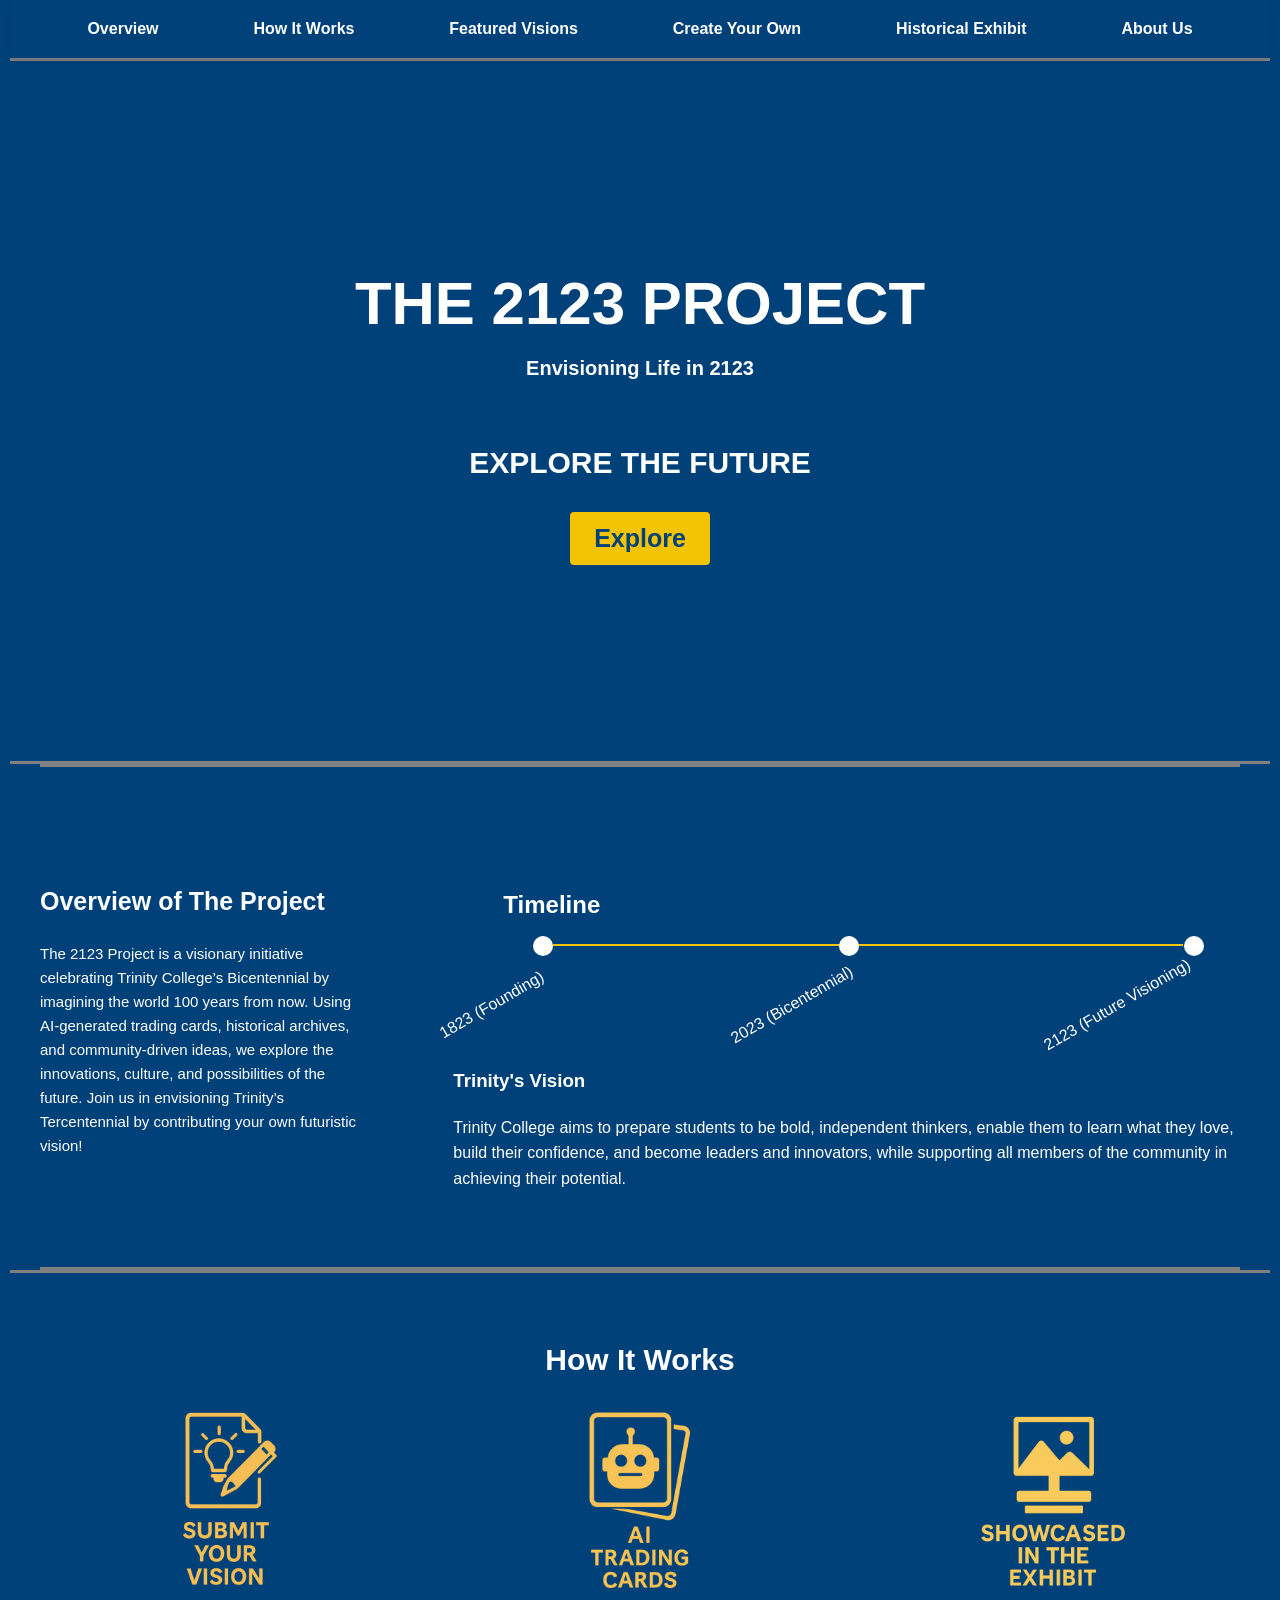
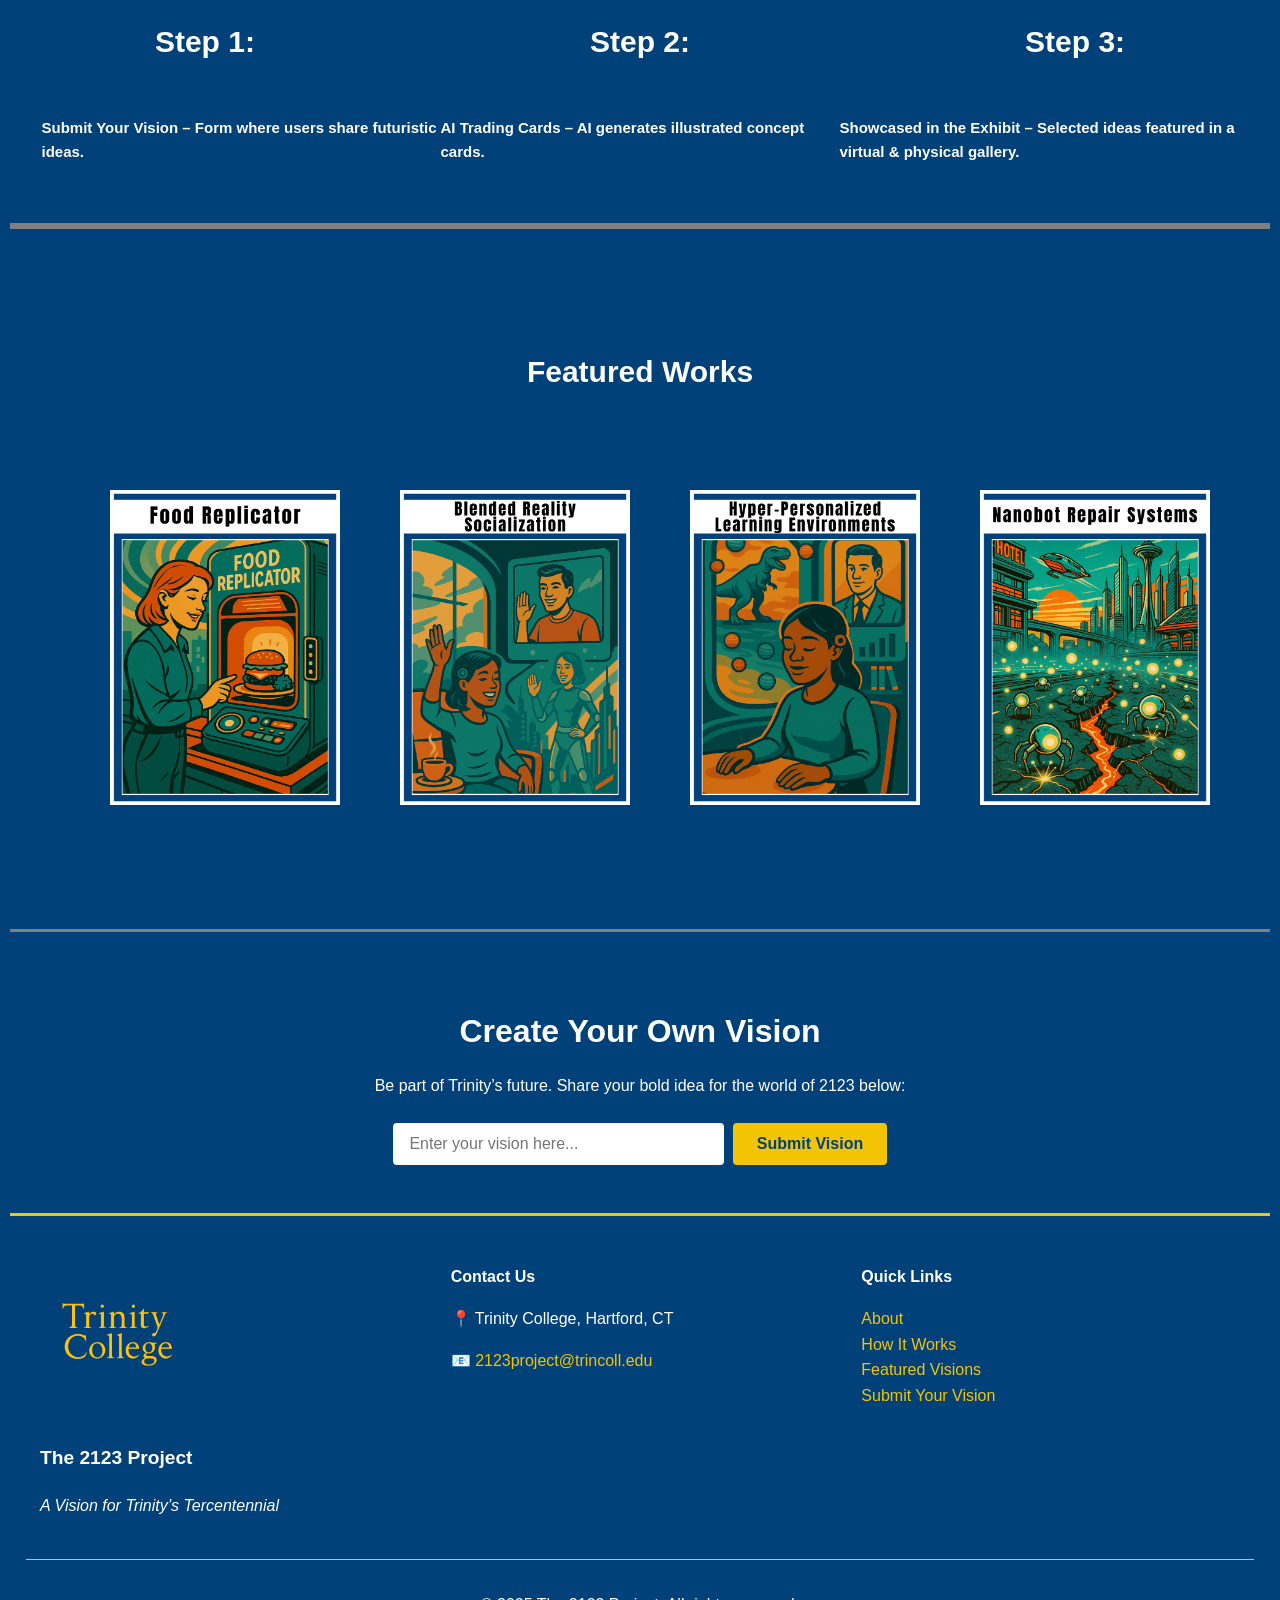
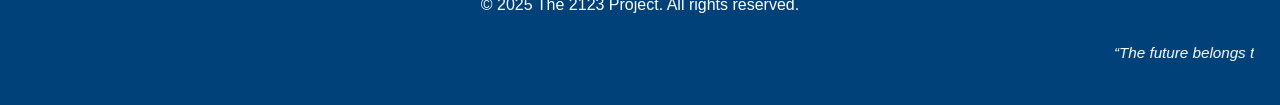
==== index.html @ c7b22873 "Finished Styling for all sections (nav bar, hero, head, overview, timeline, how it works, featured, " ====
<!DOCTYPE html>
<html lang="en">
  <head>
    <meta charset="utf-8" />
    <meta name="description" content="Your description goes here" />
    <meta name="keywords" content="one, two, three" />

    <title>2123 Project</title>

    <!-- external CSS link -->
    <link rel="stylesheet" href="css/normalize.css" />
    <link rel="stylesheet" href="css/style.css" />
  </head>

  <body>
  <header id="HeadSec">
    <nav class="navbar">
      <ul id="navBar">
        <li><a href="#About">Overview</a></li>
        <li><a href="#How">How It Works</a></li>
        <li><a href="#Featured">Featured Visions</a></li>
        <li><a href="#Create">Create Your Own</a></li>
        <li><a href="#Historical">Historical Exhibit</a></li>
        <li><a href="#AboutUs">About Us</a></li>
      </ul>
    </nav>
  </header>


  <div id="HeroSec">
      <h1>THE 2123 PROJECT</h1>
      <h3>Envisioning Life in 2123</h3>
      <h2>EXPLORE THE FUTURE</h2>
      <button id="ctaBtn">Explore</button>
    </div>

    <div id="AboutSec">
      <div id="OverviewSec">
        <h2>Overview of The Project</h2>
        <p>
          The 2123 Project is a visionary initiative celebrating Trinity
          College’s Bicentennial by imagining the world 100 years from now.
          Using AI-generated trading cards, historical archives, and
          community-driven ideas, we explore the innovations, culture, and
          possibilities of the future. Join us in envisioning Trinity’s
          Tercentennial by contributing your own futuristic vision!
        </p>
      </div>

        <section id="timelineSection">
          <h2>Timeline</h2>
          <div id="line"></div>
          <div class="dot-container">
            <span class="dot" id="dot1"></span>
            <span class="dot" id="dot2" ></span>
            <span class="dot" id="dot3"></span>
          </div>

          <ul id="timeline">
            <!-- Timeline points -->
              <li class="label">1823 (Founding)</li>
              <li class="label">2023 (Bicentennial)</li>
              <li class="label">2123 (Future Visioning)</li>
          </ul>

          <h3>Trinity's Vision</h3>
        <p>
          Trinity College aims to prepare students to be bold, independent
          thinkers, enable them to learn what they love, build their confidence,
          and become leaders and innovators, while supporting all members of the
          community in achieving their potential.
        </p>
        </section>
      </div>


      

    <div id="HowSec">
      <h2>How It Works</h2>
      <div id="imgContainer">
        <img  id= "SubmitPNG" src="assets/Submit.png" alt="Submit.pn">
        <img id= "TradingCardPNG" src="assets/TradingCard.png" alt="TradingCard.png">
        <img id= "ExhibitPNG" src="assets/Exhibit.png" alt="Exhibit.png">

      </div>
      <div id="stepContainer">
        <p>Step 1:</p>
        <p>Step 2:</p>
        <p>Step 3:</p>
      </div>

      <ul>
        <li>
          Submit Your Vision – Form where users share futuristic
          ideas.
        </li>
        <li>
          AI Trading Cards – AI generates illustrated concept cards.
        </li>
        <li>
          Showcased in the Exhibit – Selected ideas featured in a
          virtual & physical gallery.
        </li>
      </ul>
    </div>

    <div id="FeaturedSec">
      <h2>Featured Works</h2>

      <div class="carousel">

        <ul class="slides">
          <li class="slide" id="s1">
            <img src="assets/33.png" alt="Slide 1">
          </li>
          <li class="slide" id="s2">
            <img src="assets/77.png" alt="Slide 2">
          </li>
          <li class="slide" id="s3">
            <img src="assets/96.png" alt="Slide 3">
          </li>
          <li class="slide" id="s4">
            <img src="assets/12.png" alt="Slide 4">
          </li>
        </ul>

      </div>
    </div>



<!--    <div id="HistoricalSec">-->
<!--      <h2>Historical Exhibit</h2>-->
<!--      <div>*Card Examples*</div>-->
<!--    </div>-->

    <div id="CreateSec" class="create-section">
      <h2>Create Your Own Vision</h2>
      <p>Be part of Trinity’s future. Share your bold idea for the world of 2123 below:</p>

      <form class="create-form">
        <label>
          <input type="text" placeholder="Enter your vision here..." required>
        </label>
        <button type="submit">Submit Vision</button>
      </form>
    </div>


    <footer class="footer">
      <div class="footer-content">
        <div class="footer-left">
          <img src="assets/trinity-logo.png" alt="Trinity College Logo" class="logo">
          <p class="project-name">The 2123 Project</p>
          <p class="tagline">A Vision for Trinity’s Tercentennial</p>
        </div>

        <div class="footer-center">
          <p><strong>Contact Us</strong></p>
          <p>📍 Trinity College, Hartford, CT</p>
          <p>📧 <a href="mailto:2123project@trincoll.edu">2123project@trincoll.edu</a></p>
        </div>

        <div class="footer-right">
          <p><strong>Quick Links</strong></p>
          <a href="#about">About</a><br>
          <a href="#how-it-works">How It Works</a><br>
          <a href="#featured">Featured Visions</a><br>
          <a href="#submit">Submit Your Vision</a>
        </div>
      </div>

      <div class="footer-bottom">
        <p>© 2025 The 2123 Project. All rights reserved.</p>
        <marquee behavior="scroll" direction="left" class="quote">
          “The future belongs to those who imagine it.”
        </marquee>
      </div>
    </footer>

    <script type="text/javascript" src="js/main.js"></script>
  </body>
</html>
---- css/style.css ----
/* Global Styles */
body {
     font-family: 'Georgia', Arial, sans-serif;
     margin: 0;
     padding-left: 10px;
     padding-right: 10px;
     background: rgb(0, 65, 121);
     color: #ffffff;
     line-height: 1.6;
   }

   
  /* HEAD SECTION STYLES */

  #HeadSec ul {
    display: flex;
    justify-content:space-around;
    list-style-type: none; 
    width: auto;
    padding-left: 0;
  }
/* Sticky header styles */
#HeadSec {
  position: sticky;
  top: 0;
  z-index: 1000;
  background-color: #004179; /* Trinity Blue */
  box-shadow: 0 2px 8px rgba(0, 0, 0, 0.1);
}

/* Navbar layout */
.navbar {
  max-width: 1200px;
  margin: 0 auto;
  padding: 1rem 1.5rem;
}

/* Navbar list styles */
#navBar {
  list-style: none;
  display: flex;
  justify-content: space-around;
  align-items: center;
  padding: 0;
  margin: 0;
}

/* Navbar link styles */
#navBar li a {
  text-decoration: none;
  color: white;
  font-weight: bold;
  font-size: 1rem;
  transition: color 0.3s;
}

#navBar li a:hover {
  color: #F3C404; /* Trinity Gold */
}

/* HERO SECTION STYLES */
#HeroSec  {
  font-weight: bold;
  font-size: 25px;
  display: flex;
  flex-direction: column;
  align-items: center;
  justify-content: center;
  height: 700px;
  width:auto;
  border-top: solid grey;
  border-bottom: solid grey;
  padding: 0;
}
#HeroSec h1{
  display: flex;
  flex-direction: row;
  font-weight: bold;
  font-size: 60px;
  padding: 0;
  margin: 0;
}
#HeroSec h2{
  display: flex;
  flex-direction: row;
  font-weight: bold;
  font-size: 30px;
  padding-top: 30px;
}

#HeroSec h3 {
  font-family: 'Arial', serif;
  display: flex;
  flex-direction: row;
  font-size: 20px;
  padding: 0;
  margin: 0;
}

#HeroSec button{
  padding: 0.75rem 1.5rem;
  background-color: #F3C404;
  color: #004179;
  border: none;
  border-radius: 4px;
  font-weight: bold;
  cursor: pointer;
  transition: background-color 0.3s;
}
#HeroSec button:hover{
  background-color: rgb(204, 169, 2);
}

  /* ABOUT SECTION STYLES */

  #AboutSec {
    display: flex;
    height: 500px;
    align-items: center;
    gap: 20px;
    max-width: 1200px;
    margin: 0 auto;
    padding: 0;
    border-top: solid grey;
    border-bottom: solid grey;
  }

  #OverviewSec {
    width: auto;
    flex: 0.5;
    min-width: 280px;
    font-size: 1.1rem;
    padding: 0;
    /*transform: translateY(5px);*/
  }

  #OverviewSec h2{
    font-size: 25px;
    display: flex;
    align-items: flex-start;
  }

  #OverviewSec p {
    display: flex;
    flex-direction: column;
    font-size: 15px;
    padding-right: 70px;
  }

  /* TIME LINE STYLES */
  #timelineSection{
    flex: 1;
    min-width: 280px;
    transform: translateY(20px);
  }
#timelineSection h2{
  transform: translateX(50px);
}

#timelineSection h3{
  padding-top: 20px;
}

#line {
  border-bottom: solid rgb(243, 196, 4) 2px;
  width: 80%;
  transform: translateX(100px);
  }

.dot {
  height: 20px;
  width: 20px;
  background-color: white;
  border-radius: 50%;
  transform: translateX(80px)
}
#dot2{
  transform: translateX(120px)
}
#dot3{
  transform: translateX(200px)
}

.dot-container {
  display: flex;
  width: 70%;
  justify-content: space-between; /* Even horizontal spacing */
  align-items: flex-start; /* Aligns items to the top of the container */
  transform: translateY(-10px);
}

#timelineSection ul {
  display: flex;
  flex-direction: row;
  justify-content: space-between;
  list-style-type: none;
  padding: 0;
  transform: translateX(-30px);
}
#timelineSection ul li {
  transform: rotate(-30deg);
  padding: 10px;
}


/*HOW IT WORKS SECTION STYLES*/

#HowSec{
  font-weight: bold;
  font-size: 20px;
  display: flex;
  flex-direction: column;
  align-items: center;
  justify-content: center;
  height: 550px;
  width: auto;
  border-top: solid grey;
  border-bottom: solid grey;
  padding: 0;
}
#HowSec h2{
  display: flex;
  flex-direction: row;
  font-weight: bold;
  font-size: 30px;
  padding: 0;
}

#HowSec ul{
  display: flex;
  list-style-type: none;
  justify-content: space-between;
  width: 95%;
  padding-left: 0;
}

#imgContainer {
  display: flex;
  flex-direction: row;
  justify-content: space-between;
  width: 80%;
  padding: 0;
}

#HowSec img{
  height: 180px;
  width: 180px;
}

#stepContainer{
  display: flex;
  flex-direction: row;
  justify-content: space-between;
  font-size: 30px;
  width: 77%;
  padding: 0 ;
}

#HowSec li{
  display: flex;
  font-size: 15px;
  justify-content: space-between;
  width: 70%;
}


/*FEATURED SECTION STYLES*/

#FeaturedSec{
  font-weight: bold;
  font-size: 20px;
  display: flex;
  flex-direction: column;
  align-items: center;
  justify-content: center;
  height: 700px;
  width: auto;
  border-top: solid grey;
  border-bottom: solid grey;
  padding: 0;
}

#FeaturedSec h2{
  display: flex;
  flex-direction: row;
  font-weight: bold;
  font-size: 30px;
  padding-bottom: 50px;
}

.carousel{
  width : 100%;
  display: flex;
  justify-content: center;
  align-items: center;
}
#FeaturedSec ul{
  width: 100%;
  display: flex;
  flex-direction: row;
  justify-content: space-evenly;
  align-content: center;
  list-style-type: none;
}
#FeaturedSec img {
  height: 315px;
  width: 230px;
  transition: transform 0.5s cubic-bezier(0.4, 0, 0.2, 1);
}

#FeaturedSec img:hover {
  transform: scale(1.05);
  filter: brightness(1.1);
  box-shadow: 0 10px 20px rgba(0, 0, 0, 0.2);
}


/*CREATE YOUR OWN SECTION STYLES */
.create-section {
  background-color: #004179; /* Trinity Blue */
  color: white;
  padding: 3rem 1rem;
  text-align: center;
}

.create-section h2 {
  font-size: 2rem;
  margin-bottom: 0.5rem;
}

.create-section p {
  font-size: 1rem;
  margin-bottom: 1.5rem;
}

.create-form {
  display: flex;
  justify-content: center;
  flex-wrap: wrap;
  gap: 0.5rem;
}

.create-form input[type="text"] {
  padding: 0.75rem 1rem;
  width: 300px;
  max-width: 90%;
  border: none;
  border-radius: 4px;
  font-size: 1rem;
}

.create-form button {
  padding: 0.75rem 1.5rem;
  background-color: #F3C404;
  color: #004179;
  border: none;
  border-radius: 4px;
  font-weight: bold;
  cursor: pointer;
  transition: background-color 0.3s;
}

.create-form button:hover {
  background-color: #d5ae00;
}



/* FOOTER STYLES SECTION */

.footer {
  border-top: solid #F3C404;;
  background-color: #004179;
  color: white;
  padding: 2rem 1rem;
  font-family: 'Arial', sans-serif;
}

.footer-content {
  display: flex;
  flex-wrap: wrap;
  justify-content: space-between;
  gap: 2rem;
  max-width: 1200px;
  margin: 0 auto;
}

.footer-left,
.footer-center,
.footer-right {
  flex: 1 1 250px;
}

.footer-left .logo {
  width: 160px;
  margin-bottom: 0.5rem;
}

.project-name {
  font-size: 1.2rem;
  font-weight: bold;

}

.tagline {
  font-style: italic;
}

.footer-center a,
.footer-right a {
  color: #F3C404;
  text-decoration: none;
}

.footer-center a:hover,
.footer-right a:hover {
  text-decoration: underline;
}

.footer-bottom {
  border-top: 1px solid #F3C404;
  margin-top: 1.5rem;
  padding-top: 1rem;
  text-align: center;
}

.quote {
  font-style: italic;
  font-size: 0.95rem;
  margin-top: 0.5rem;
}
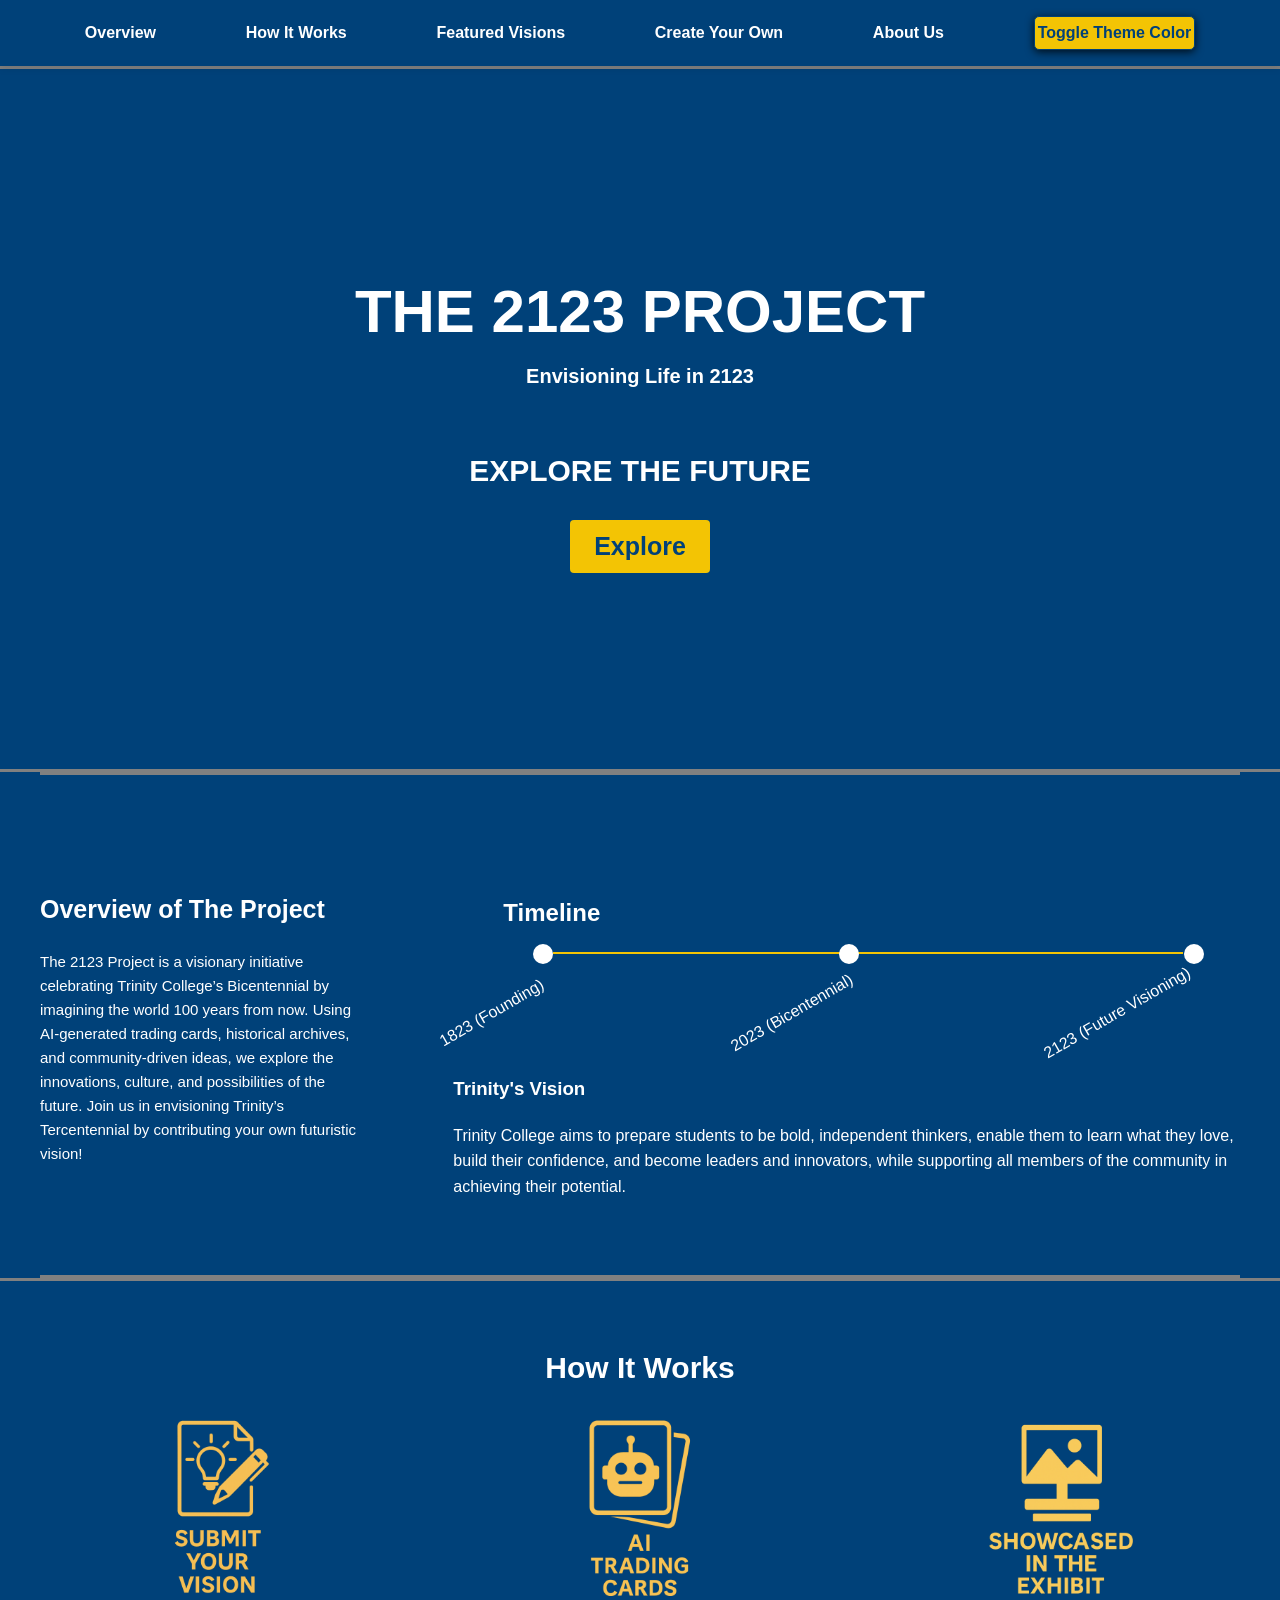
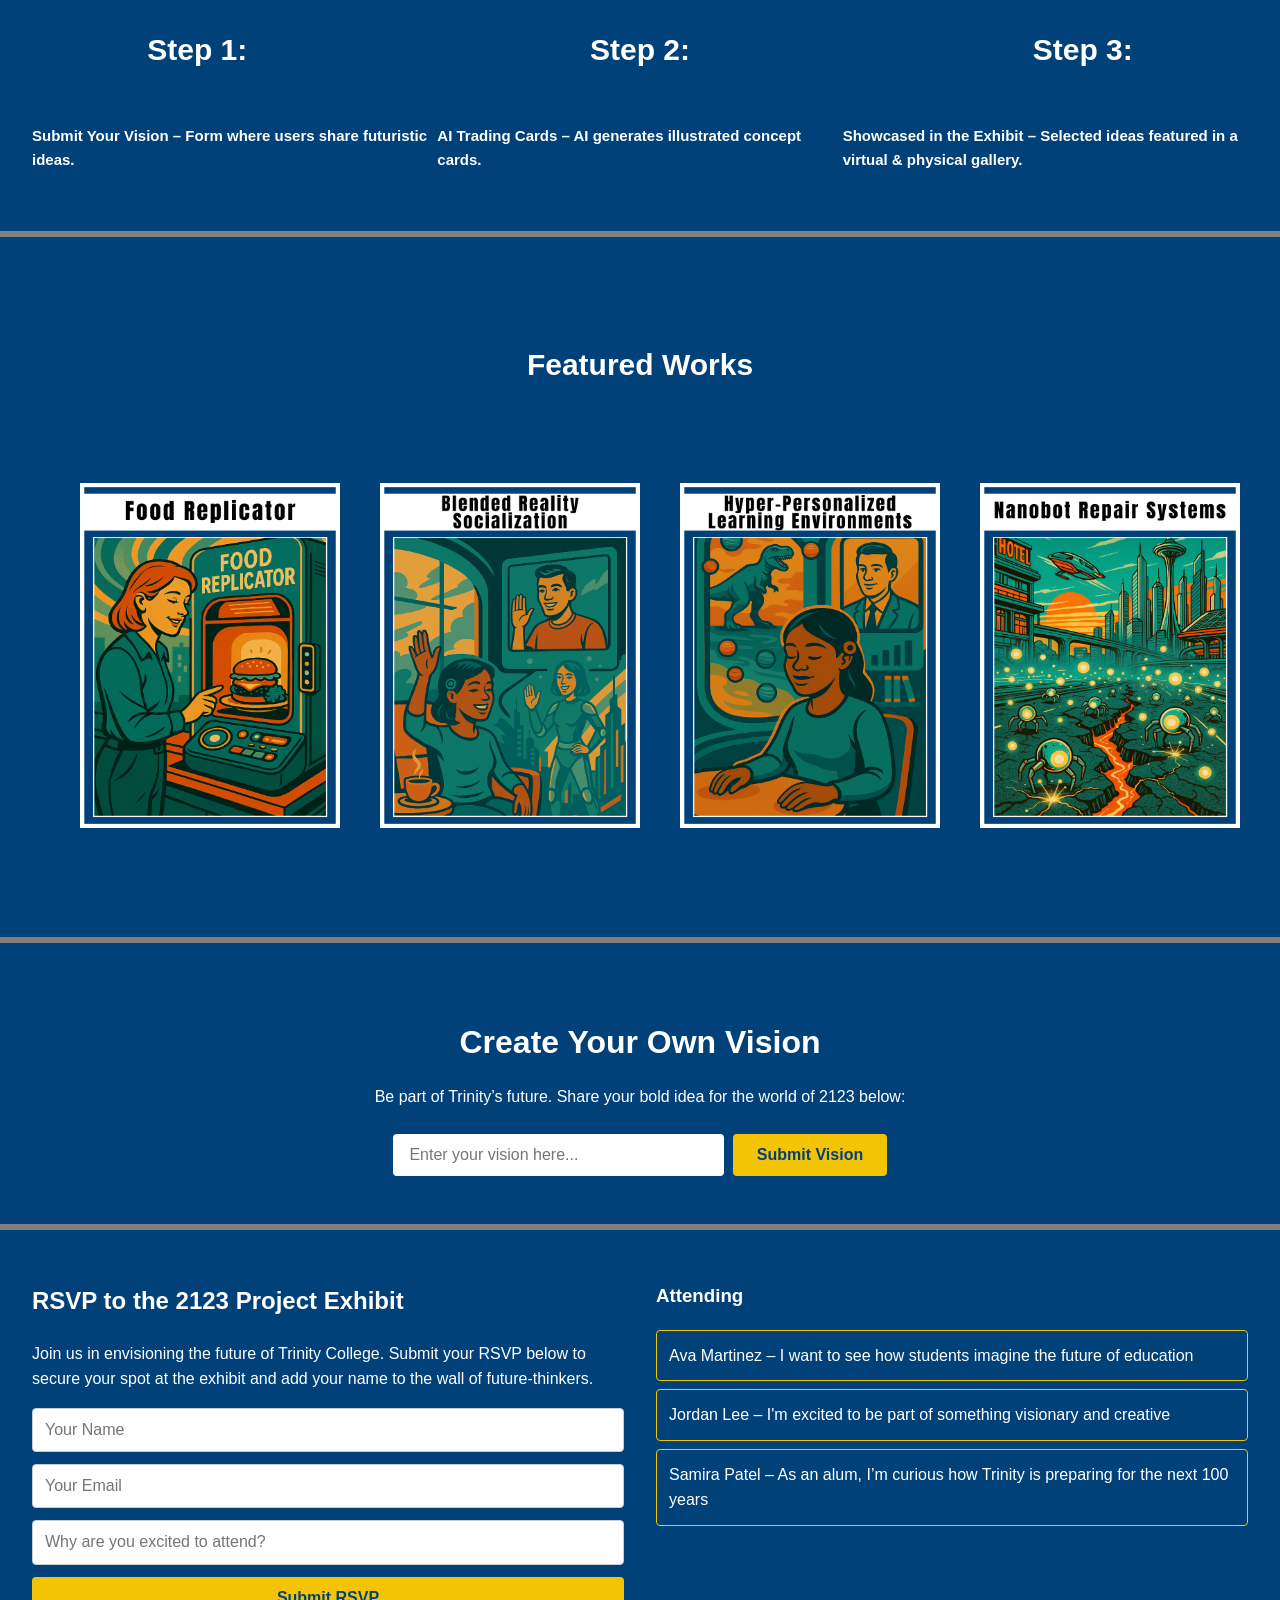
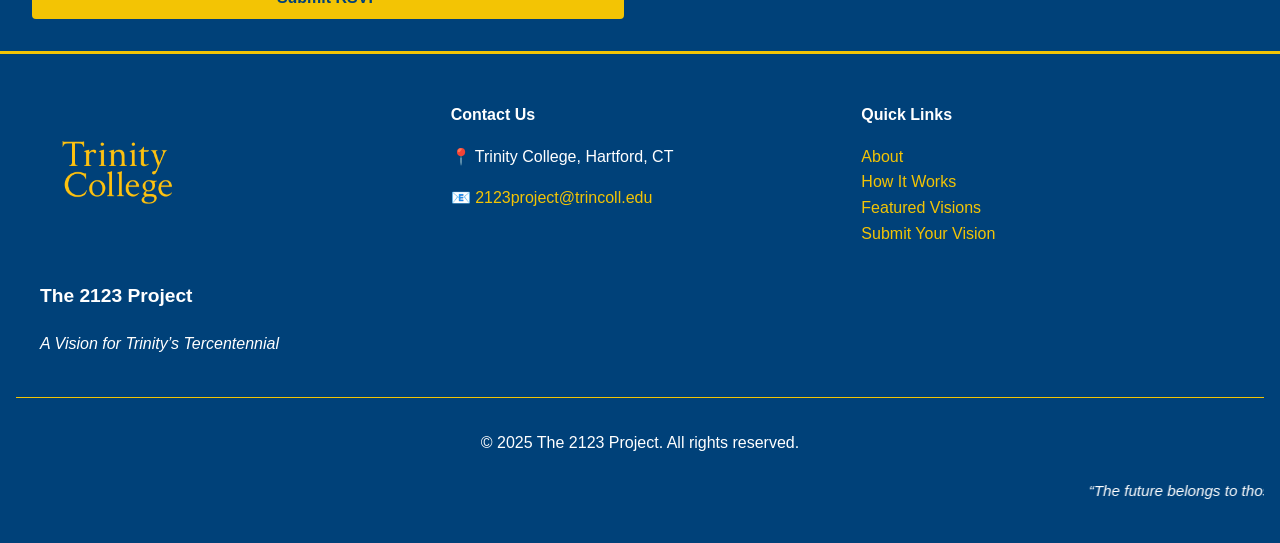
==== commit ce140f83: "Created RSVP form, coded logic for form entry and form validation. Created 'Toggle theme color butto" ====
--- a/index.html
+++ b/index.html
@@ -20,8 +20,9 @@
         <li><a href="#How">How It Works</a></li>
         <li><a href="#Featured">Featured Visions</a></li>
         <li><a href="#Create">Create Your Own</a></li>
-        <li><a href="#Historical">Historical Exhibit</a></li>
+<!--        <li><a href="#Historical">Historical Exhibit</a></li>-->
         <li><a href="#AboutUs">About Us</a></li>
+        <li id="themeColor" >Toggle Theme Color</li>
       </ul>
     </nav>
   </header>
@@ -147,8 +148,35 @@
       </form>
     </div>
 
-
-    <footer class="footer">
+  <section id="RSVPSection">
+    <div class="rsvp-container">
+      <div class="rsvp-left">
+        <h2>RSVP to the 2123 Project Exhibit</h2>
+        <p>Join us in envisioning the future of Trinity College. Submit your RSVP below to secure your spot at the exhibit and add your name to the wall of future-thinkers.</p>
+
+        <form id="rsvpForm">
+          <input type="text" id="name" class="rsvp-input" placeholder="Your Name" required>
+          <input type="email" id="email" class="rsvp-input" placeholder="Your Email" required>
+          <input type="text" id="comment" class="rsvp-input" placeholder="Why are you excited to attend?" required>
+          <button type="submit">Submit RSVP</button>
+        </form>
+      </div>
+
+      <div class="rsvp-right">
+        <h3>Attending</h3>
+        <ul id="rsvpList">
+          <li>Ava Martinez – I want to see how students imagine the future of education</li>
+
+          <li>Jordan Lee – I'm excited to be part of something visionary and creative</li>
+
+          <li> Samira Patel – As an alum, I’m curious how Trinity is preparing for the next 100 years</li>
+        </ul>
+      </div>
+    </div>
+  </section>
+
+
+  <footer class="footer">
       <div class="footer-content">
         <div class="footer-left">
           <img src="assets/trinity-logo.png" alt="Trinity College Logo" class="logo">
--- a/css/style.css
+++ b/css/style.css
@@ -2,9 +2,7 @@
 body {
      font-family: 'Georgia', Arial, sans-serif;
      margin: 0;
-     padding-left: 10px;
-     padding-right: 10px;
-     background: rgb(0, 65, 121);
+     background-color: rgb(0, 65, 121);
      color: #ffffff;
      line-height: 1.6;
    }
@@ -52,6 +50,23 @@
   font-weight: bold;
   font-size: 1rem;
   transition: color 0.3s;
+}
+
+#navBar #themeColor{
+  text-decoration: none;
+  font-weight: bold;
+  color: #004179 ;
+  border: 1px solid;
+  background-color: #F3C404;
+  border-radius: 5px;
+  padding: 3px;
+  transition: background-color 0.3s;
+  box-shadow: 0 2px 8px rgba(0, 0.8, 0.8, 0.8);
+  cursor: pointer;
+}
+
+#navBar #themeColor:hover {
+  background-color:rgb(204, 169, 2);
 }
 
 #navBar li a:hover {
@@ -302,9 +317,10 @@
   align-content: center;
   list-style-type: none;
 }
+
 #FeaturedSec img {
-  height: 315px;
-  width: 230px;
+  height: 345px;
+  width: 260px;
   transition: transform 0.5s cubic-bezier(0.4, 0, 0.2, 1);
 }
 
@@ -317,10 +333,11 @@
 
 /*CREATE YOUR OWN SECTION STYLES */
 .create-section {
-  background-color: #004179; /* Trinity Blue */
   color: white;
   padding: 3rem 1rem;
   text-align: center;
+  border-top: solid grey;
+  border-bottom: solid grey;
 }
 
 .create-section h2 {
@@ -364,6 +381,64 @@
   background-color: #d5ae00;
 }
 
+/*RSVP SECTION STYLES*/
+#RSVPSection {
+  padding: 2rem;
+  border-top: solid grey;
+}
+
+.rsvp-container {
+  display: flex;
+  flex-wrap: wrap;
+  justify-content: space-between;
+  gap: 2rem;
+}
+
+.rsvp-left, .rsvp-right {
+  flex: 1 1 45%;
+}
+
+#rsvpForm {
+  display: flex;
+  flex-direction: column;
+  gap: 0.75rem;
+  margin-top: 1rem;
+}
+
+#rsvpForm input, #rsvpForm button {
+  padding: 0.75rem;
+  font-size: 1rem;
+  border: 1px solid #ccc;
+  border-radius: 4px;
+}
+
+#rsvpForm button {
+  padding: 0.75rem 1.5rem;
+  background-color: #F3C404;
+  color: #004179;
+  border: none;
+  border-radius: 4px;
+  font-weight: bold;
+  cursor: pointer;
+  transition: background-color 0.3s;
+}
+
+#rsvpForm button:hover {
+  background-color: #d5ae00;
+}
+
+#rsvpList {
+  list-style: none;
+  padding: 0;
+}
+
+#rsvpList li {
+  padding: 0.75rem;
+  border: 1px solid #F3C404;
+  border-radius: 4px;
+  margin-bottom: 0.5rem;
+}
+
 
 
 /* FOOTER STYLES SECTION */
@@ -431,6 +506,7 @@
 }
 
 
-
-
-
+.error {
+  border: 2px solid red;
+  background-color: #ffe6e6;
+}
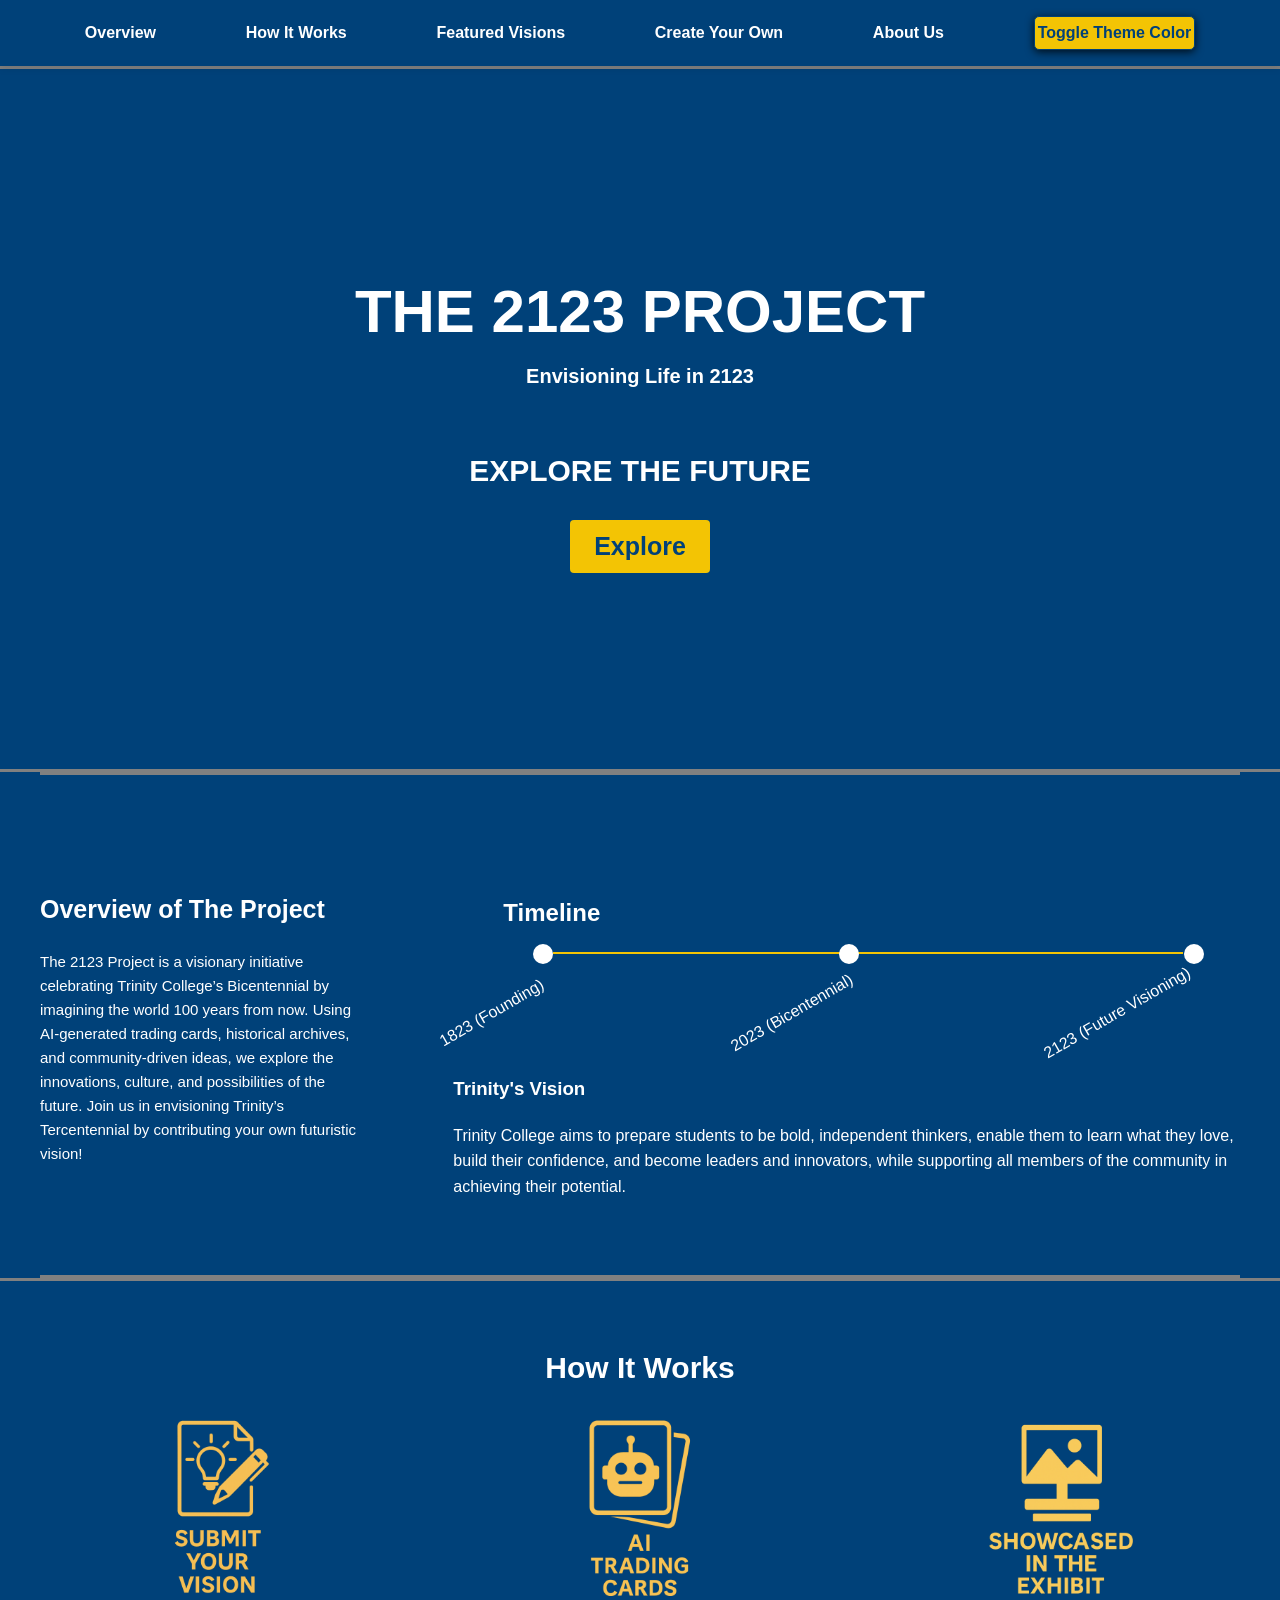
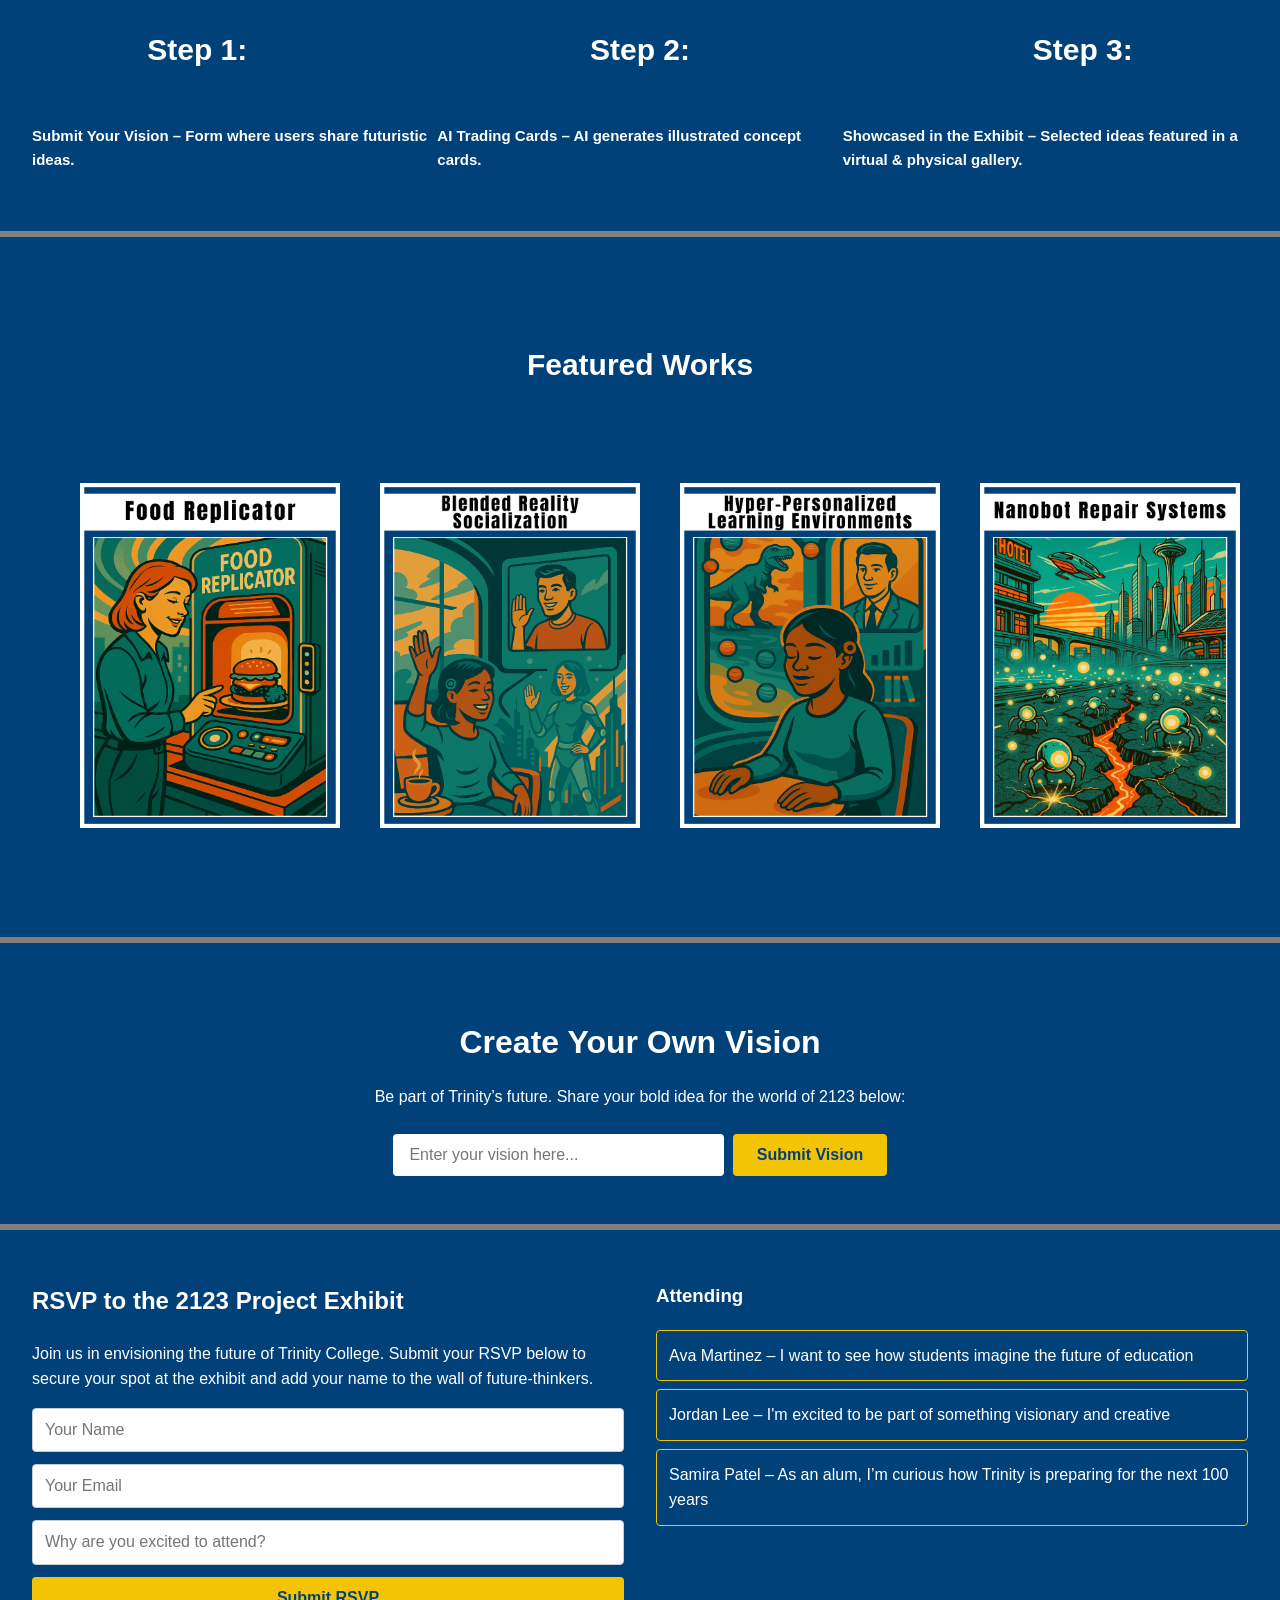
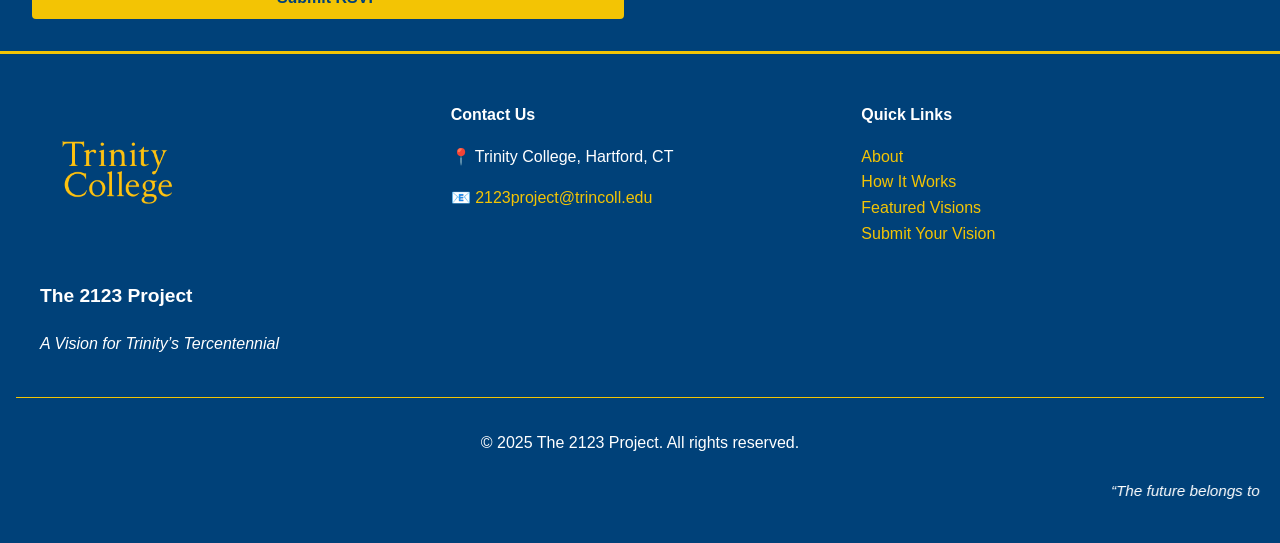
==== commit 935dd59d: "Created RSVP form, coded logic for form entry and form validation. Created 'Toggle theme color butto" ====
--- a/index.html
+++ b/index.html
@@ -16,12 +16,12 @@
   <header id="HeadSec">
     <nav class="navbar">
       <ul id="navBar">
-        <li><a href="#About">Overview</a></li>
-        <li><a href="#How">How It Works</a></li>
-        <li><a href="#Featured">Featured Visions</a></li>
-        <li><a href="#Create">Create Your Own</a></li>
+        <li><a href="#">Overview</a></li>
+        <li><a href="#">How It Works</a></li>
+        <li><a href="#">Featured Visions</a></li>
+        <li><a href="#">Create Your Own</a></li>
 <!--        <li><a href="#Historical">Historical Exhibit</a></li>-->
-        <li><a href="#AboutUs">About Us</a></li>
+        <li><a href="#">About Us</a></li>
         <li id="themeColor" >Toggle Theme Color</li>
       </ul>
     </nav>
@@ -155,9 +155,9 @@
         <p>Join us in envisioning the future of Trinity College. Submit your RSVP below to secure your spot at the exhibit and add your name to the wall of future-thinkers.</p>
 
         <form id="rsvpForm">
-          <input type="text" id="name" class="rsvp-input" placeholder="Your Name" required>
-          <input type="email" id="email" class="rsvp-input" placeholder="Your Email" required>
-          <input type="text" id="comment" class="rsvp-input" placeholder="Why are you excited to attend?" required>
+          <input type="text" id="name" class="rsvp-input" placeholder="Your Name" required> </input>
+          <input type="email" id="email" class="rsvp-input" placeholder="Your Email" required> </input>
+          <input type="text" id="comment" class="rsvp-input" placeholder="Why are you excited to attend?" required> </input>
           <button type="submit">Submit RSVP</button>
         </form>
       </div>
@@ -192,10 +192,10 @@
 
         <div class="footer-right">
           <p><strong>Quick Links</strong></p>
-          <a href="#about">About</a><br>
-          <a href="#how-it-works">How It Works</a><br>
-          <a href="#featured">Featured Visions</a><br>
-          <a href="#submit">Submit Your Vision</a>
+          <a href="#">About</a><br>
+          <a href="#">How It Works</a><br>
+          <a href="#">Featured Visions</a><br>
+          <a href="#">Submit Your Vision</a>
         </div>
       </div>
 
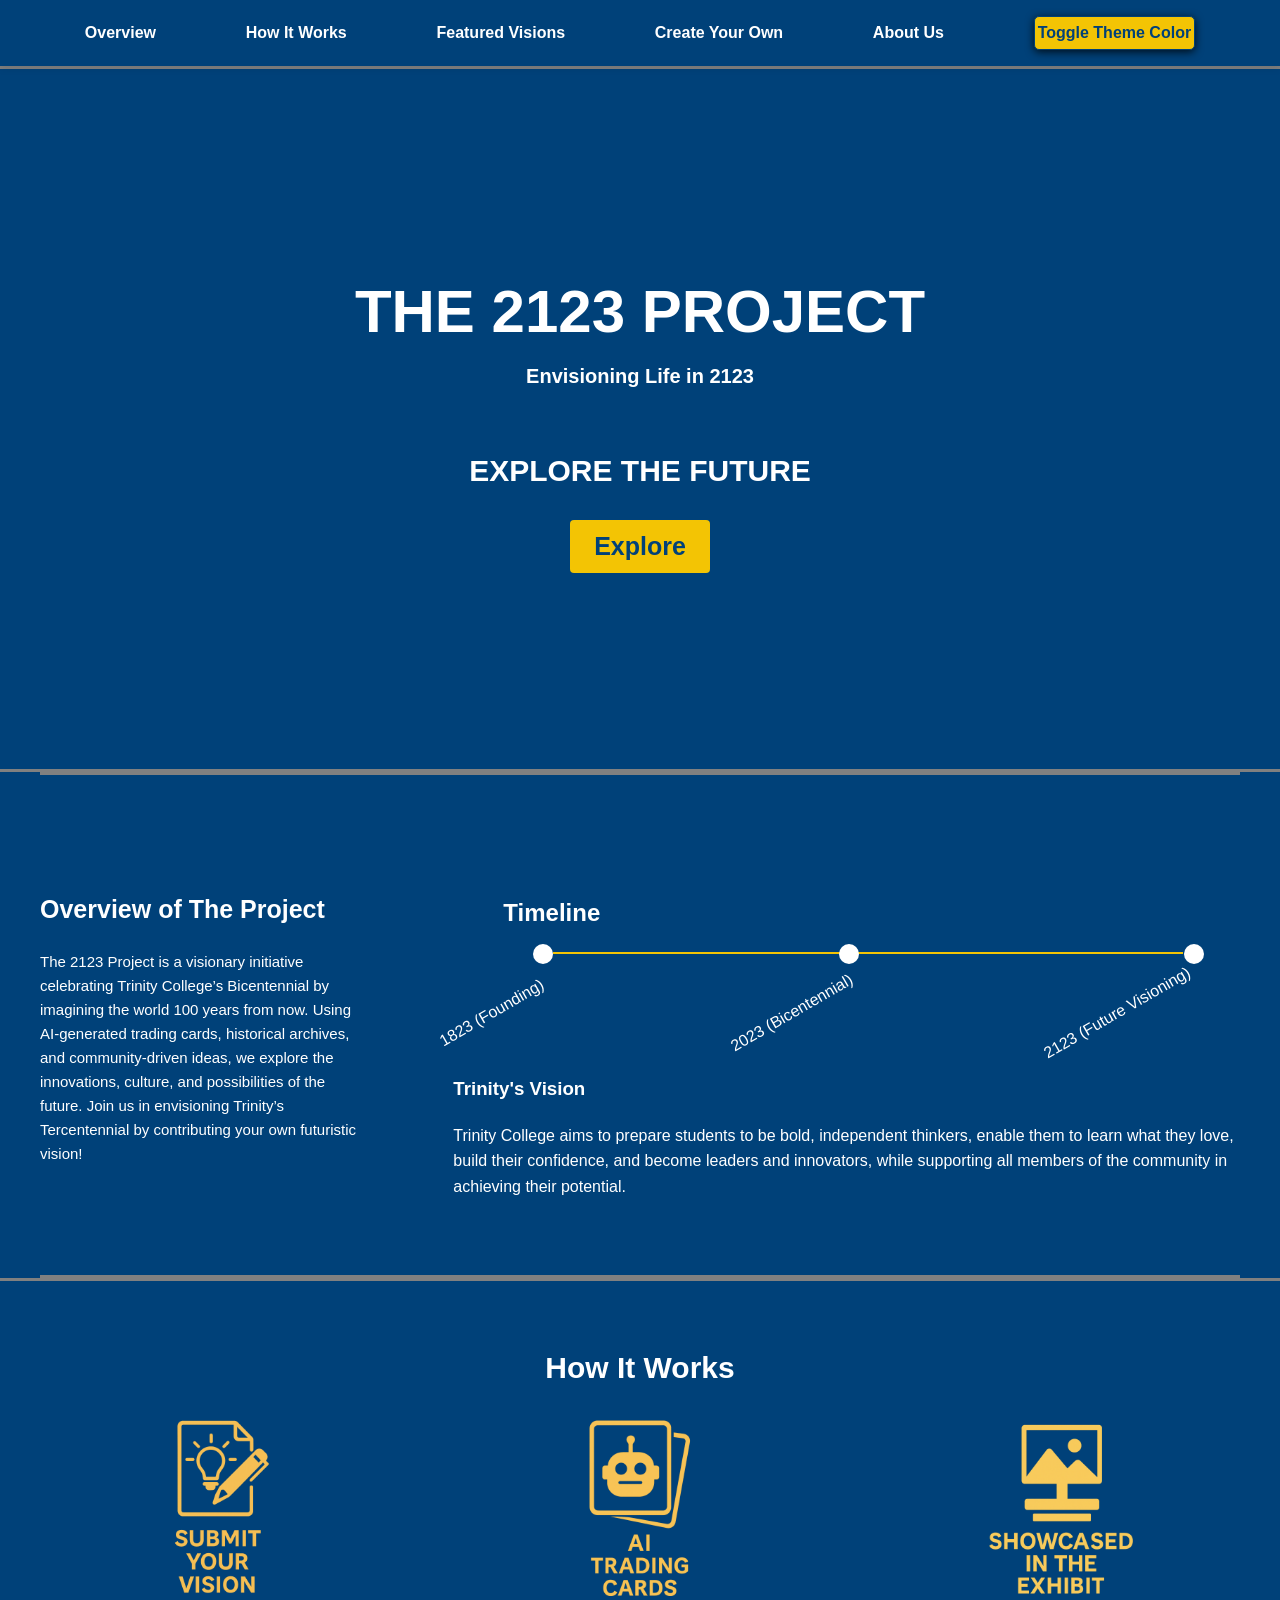
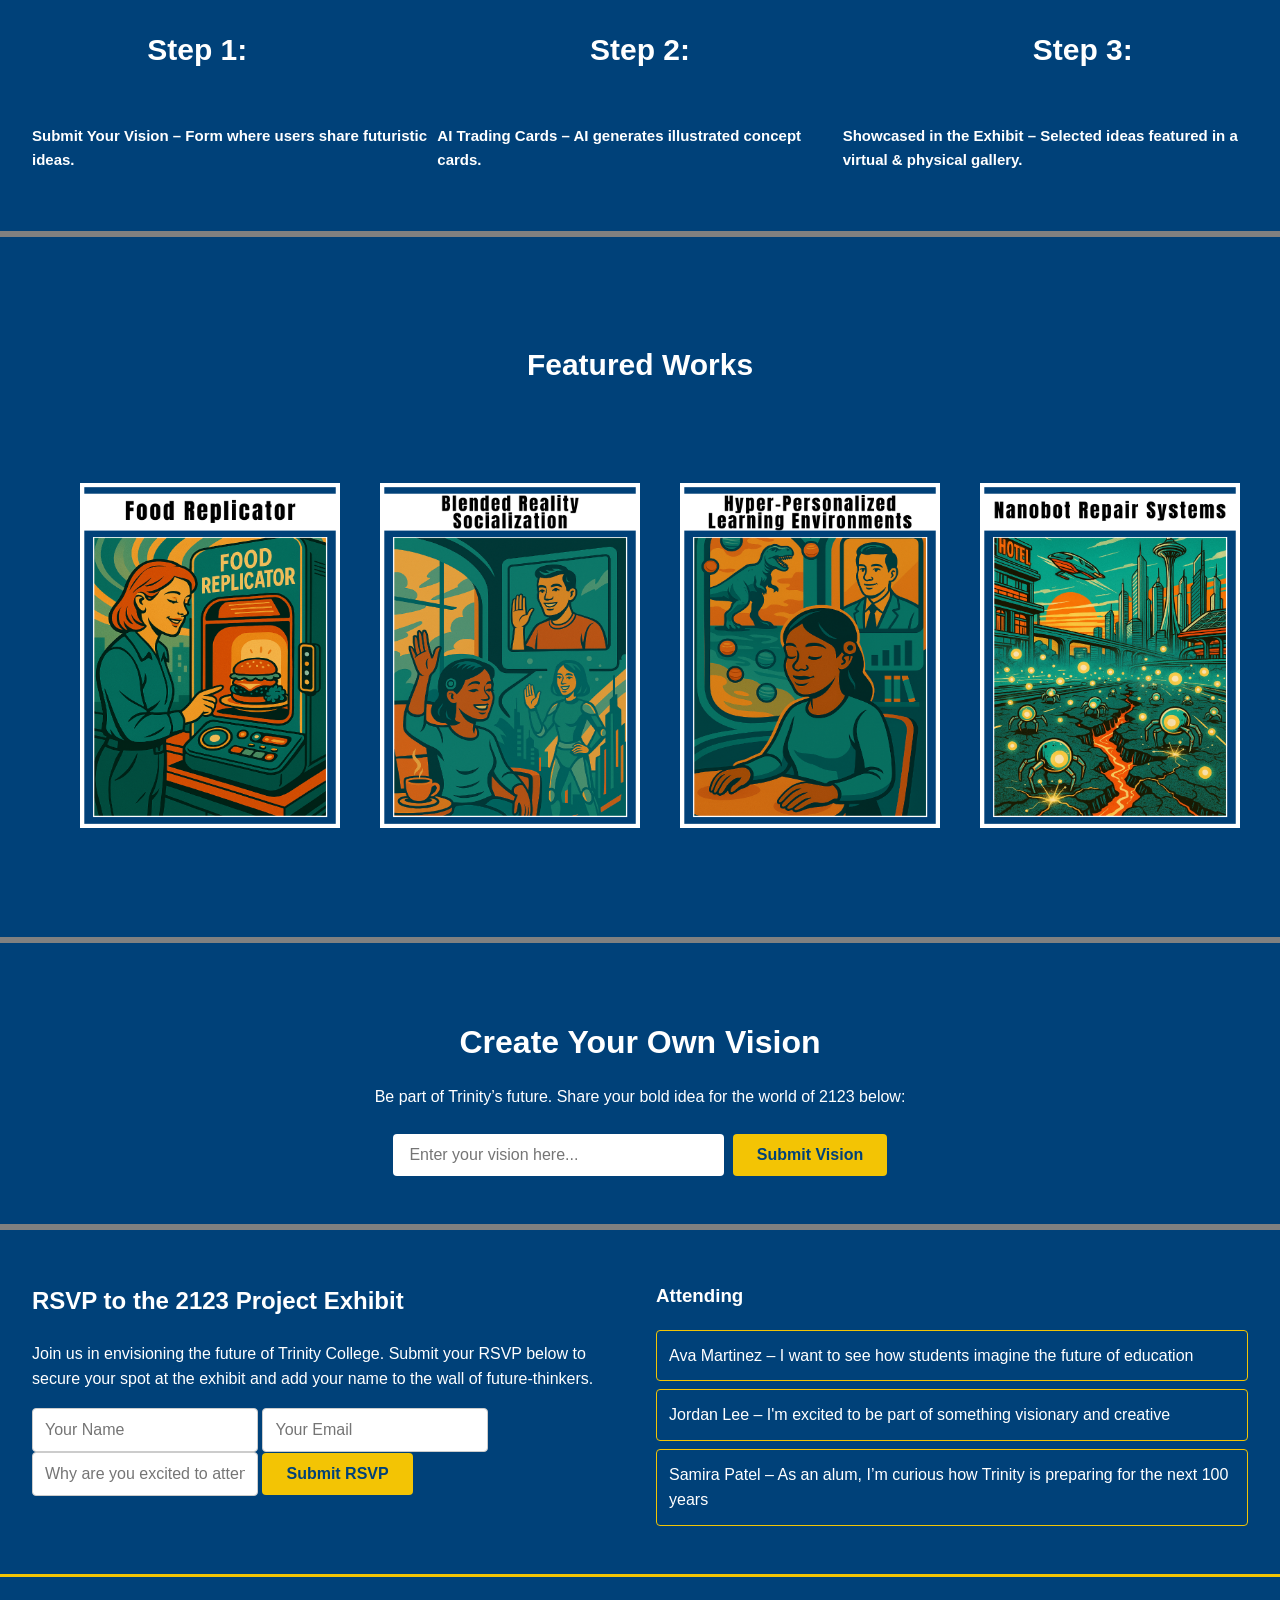
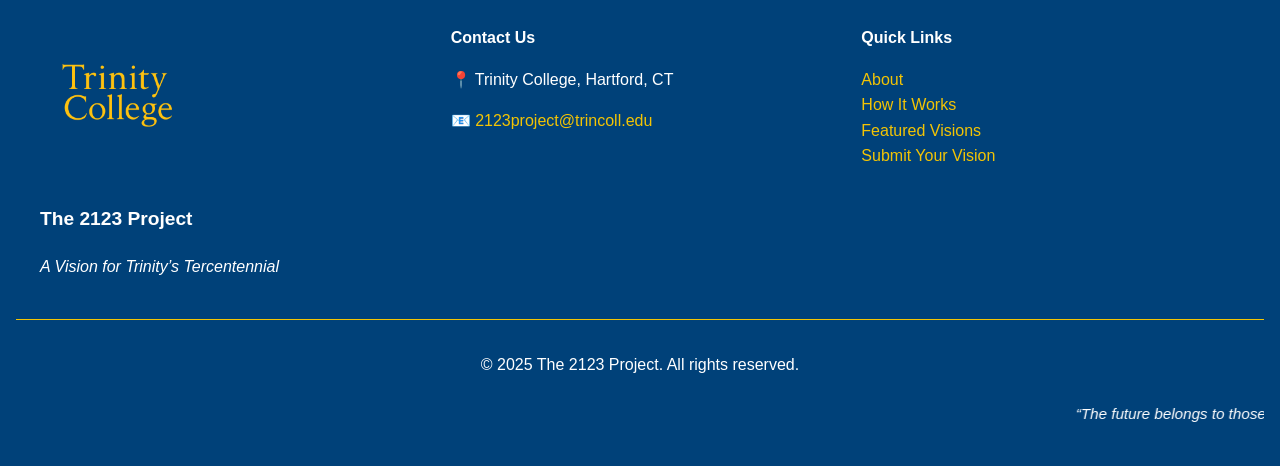
==== commit cd7fe485: "Created RSVP form, coded logic for form entry and form validation. Created 'Toggle theme color butto" ====
--- a/index.html
+++ b/index.html
@@ -155,10 +155,12 @@
         <p>Join us in envisioning the future of Trinity College. Submit your RSVP below to secure your spot at the exhibit and add your name to the wall of future-thinkers.</p>
 
         <form id="rsvpForm">
-          <input type="text" id="name" class="rsvp-input" placeholder="Your Name" required> </input>
-          <input type="email" id="email" class="rsvp-input" placeholder="Your Email" required> </input>
-          <input type="text" id="comment" class="rsvp-input" placeholder="Why are you excited to attend?" required> </input>
+          <label>
+          <input type="text" id="name" class="rsvp-input" placeholder="Your Name" required>
+          <input type="email" id="email" class="rsvp-input" placeholder="Your Email" required>
+          <input type="text" id="comment" class="rsvp-input" placeholder="Why are you excited to attend?" required>
           <button type="submit">Submit RSVP</button>
+          </label>
         </form>
       </div>
 
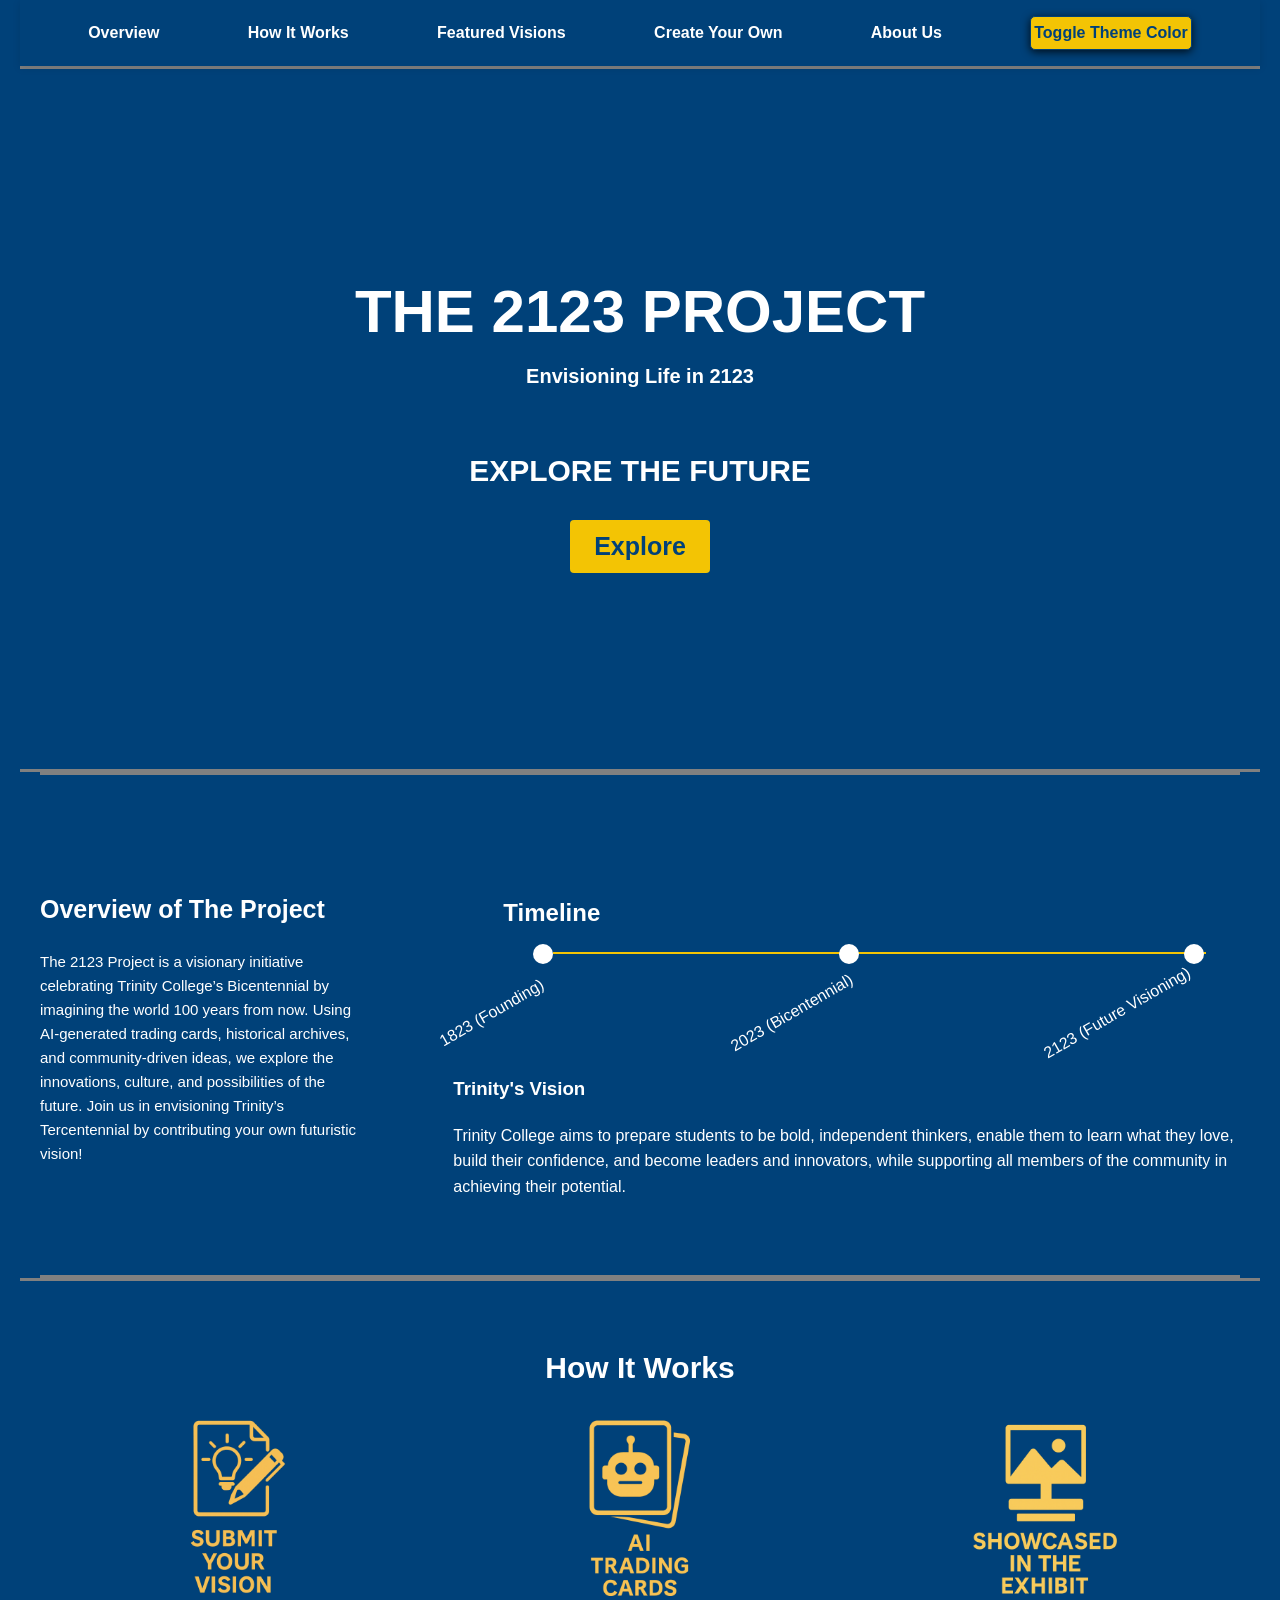
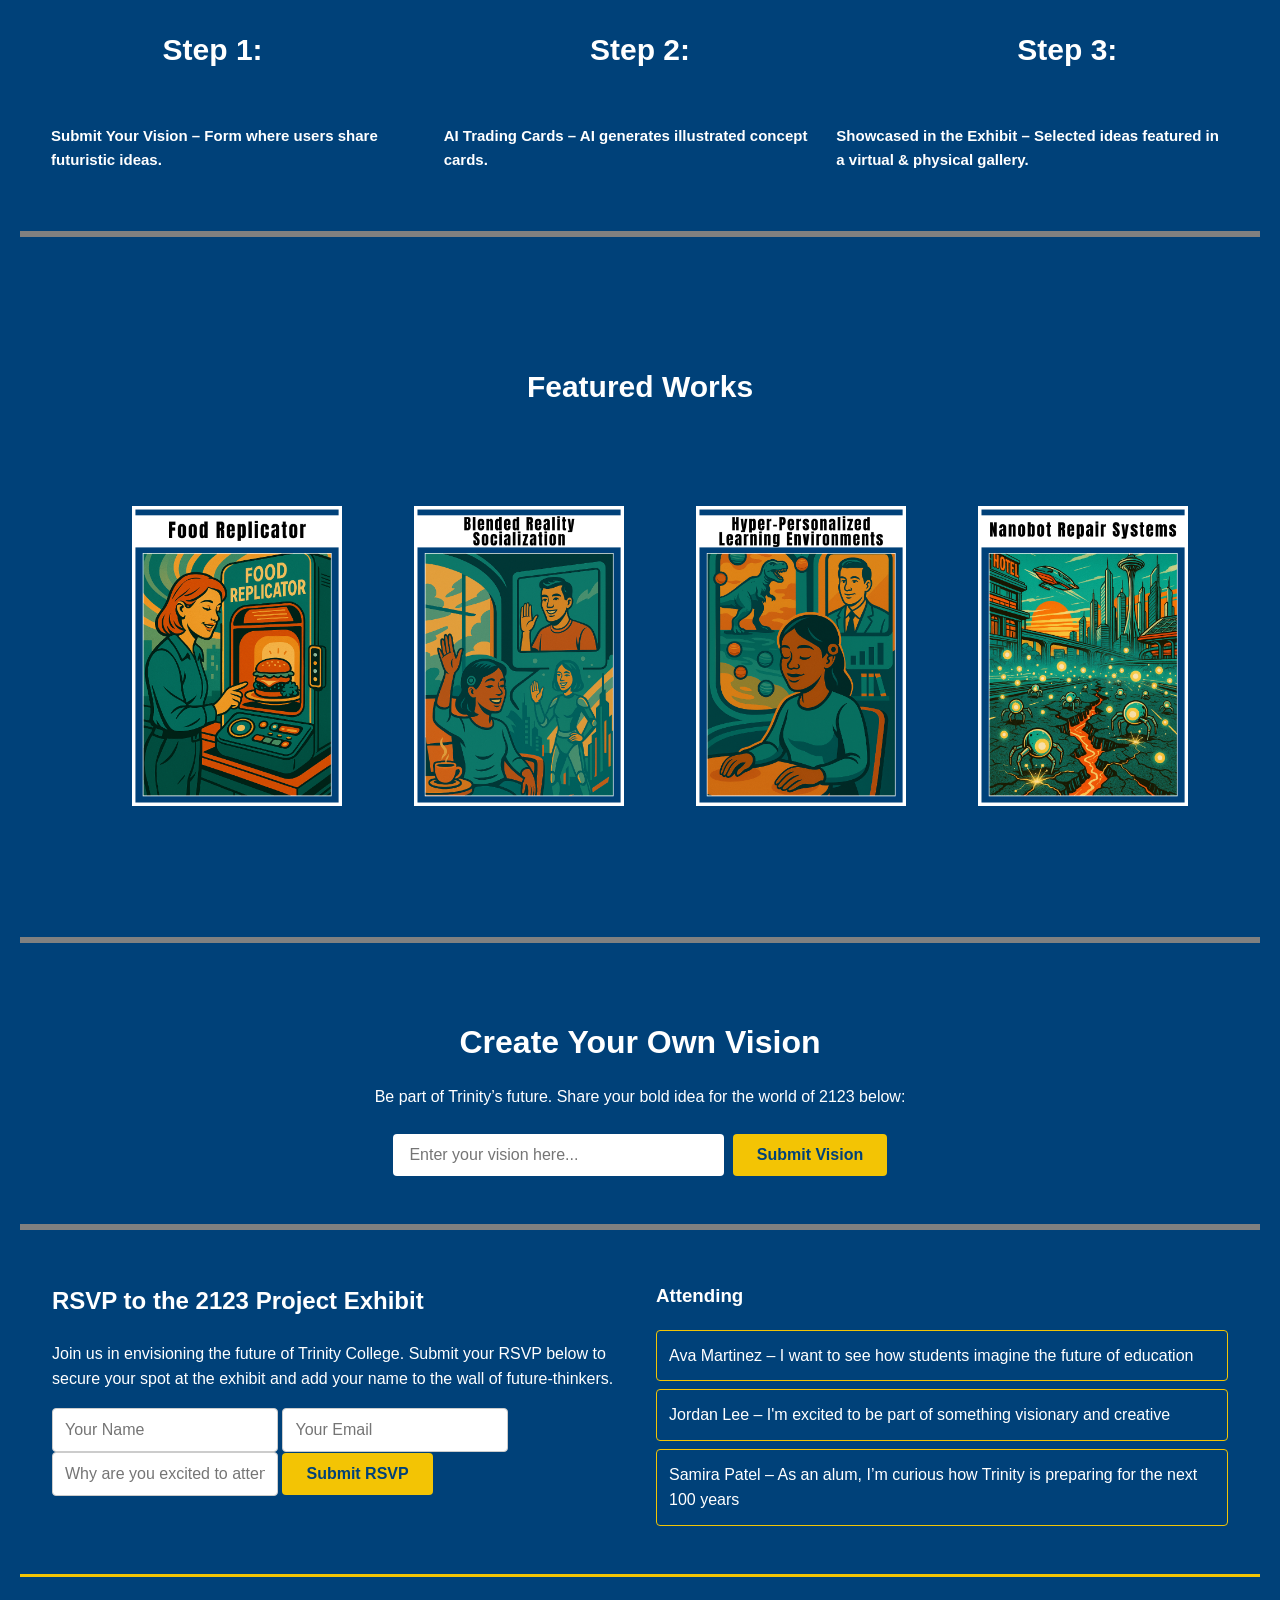
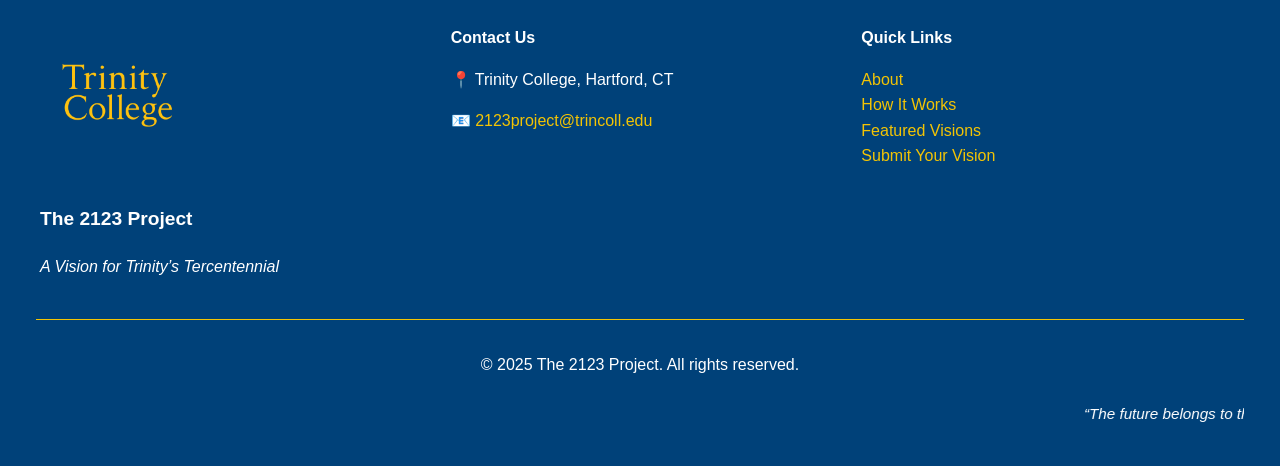
==== commit fd282a03: "Add RSVP confirmation modal with dynamic content and styling Introduced a modal to confirm successfu" ====
--- a/index.html
+++ b/index.html
@@ -177,6 +177,18 @@
     </div>
   </section>
 
+  <div id="success-modal" class="modal">
+    <div class="modal-container">
+      <div id="modal-item">
+        <p>Placeholder Text </p>
+      </div>
+      <div id="modal-img">
+       <img src="assets/star.png" alt="Placeholder Image">
+      </div>
+    </div>
+  </div>
+
+
 
   <footer class="footer">
       <div class="footer-content">
--- a/css/style.css
+++ b/css/style.css
@@ -3,6 +3,8 @@
      font-family: 'Georgia', Arial, sans-serif;
      margin: 0;
      background-color: rgb(0, 65, 121);
+  padding-left: 20px;
+  padding-right: 20px;
      color: #ffffff;
      line-height: 1.6;
    }
@@ -178,7 +180,7 @@
 
 #line {
   border-bottom: solid rgb(243, 196, 4) 2px;
-  width: 80%;
+  width: 83%;
   transform: translateX(100px);
   }
 
@@ -319,8 +321,8 @@
 }
 
 #FeaturedSec img {
-  height: 345px;
-  width: 260px;
+  height: 300px;
+  width: 210px;
   transition: transform 0.5s cubic-bezier(0.4, 0, 0.2, 1);
 }
 
@@ -439,6 +441,54 @@
   margin-bottom: 0.5rem;
 }
 
+/*    MODAL STYLES    */
+.modal {
+  display: none;   /* modal should be hidden by default*/
+  position: fixed; /* modal cannot move around the screen */
+  z-index: 2;      /* modal appears above other elements */
+  left: 0;
+  top: 0;
+  width: 100%;
+  height: 100%;
+
+  /* Add a semi-transparent background to shadow non-modal elements*/
+  background-color: rgba(0,0,0,0.4); /* 40% opacity black */
+
+  /* Flexbox settings for modal */
+  /* These won't apply until we update "display:" from "hidden" to "flex" in our JS */
+  flex-direction: column;
+  align-items: center;
+  justify-content: center;
+}
+
+.modal-container {
+  /* Change modal size and spacing here */
+  padding: 50px;
+  width: 55%;
+  height: 40%;
+  margin: 0 auto;
+
+  /* Customize modal style here */
+  background-color: #004179;
+  color: #ffffff;
+  text-align: center;
+  font-size: 1.4rem;
+  font-family: monospace;
+
+  /* Optional: Use flexbox to customize .modal-item layout */
+  display: flex;
+  flex-direction: column;
+  align-items: center;
+  justify-content: center;
+
+}
+
+#success-modal img {
+  width: 10.0rem;
+  height: 10.0rem;
+}
+
+
 
 
 /* FOOTER STYLES SECTION */
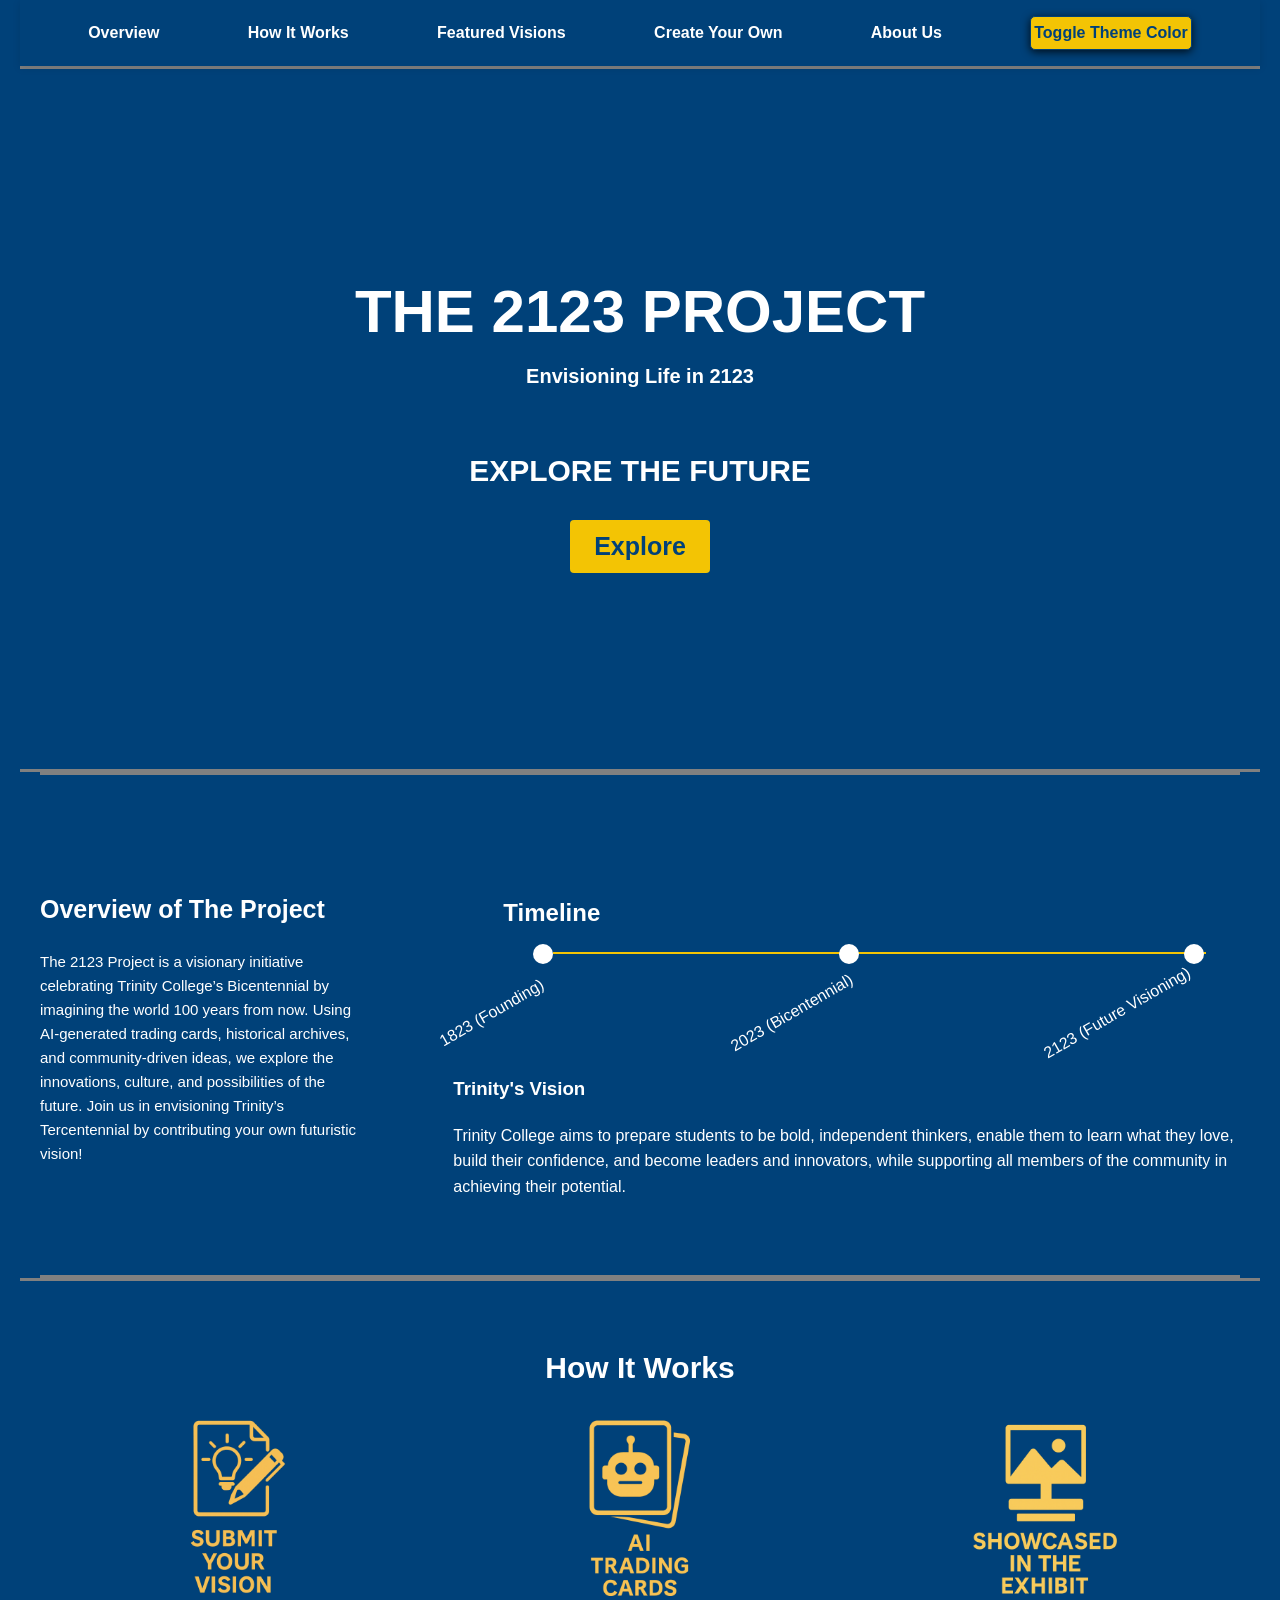
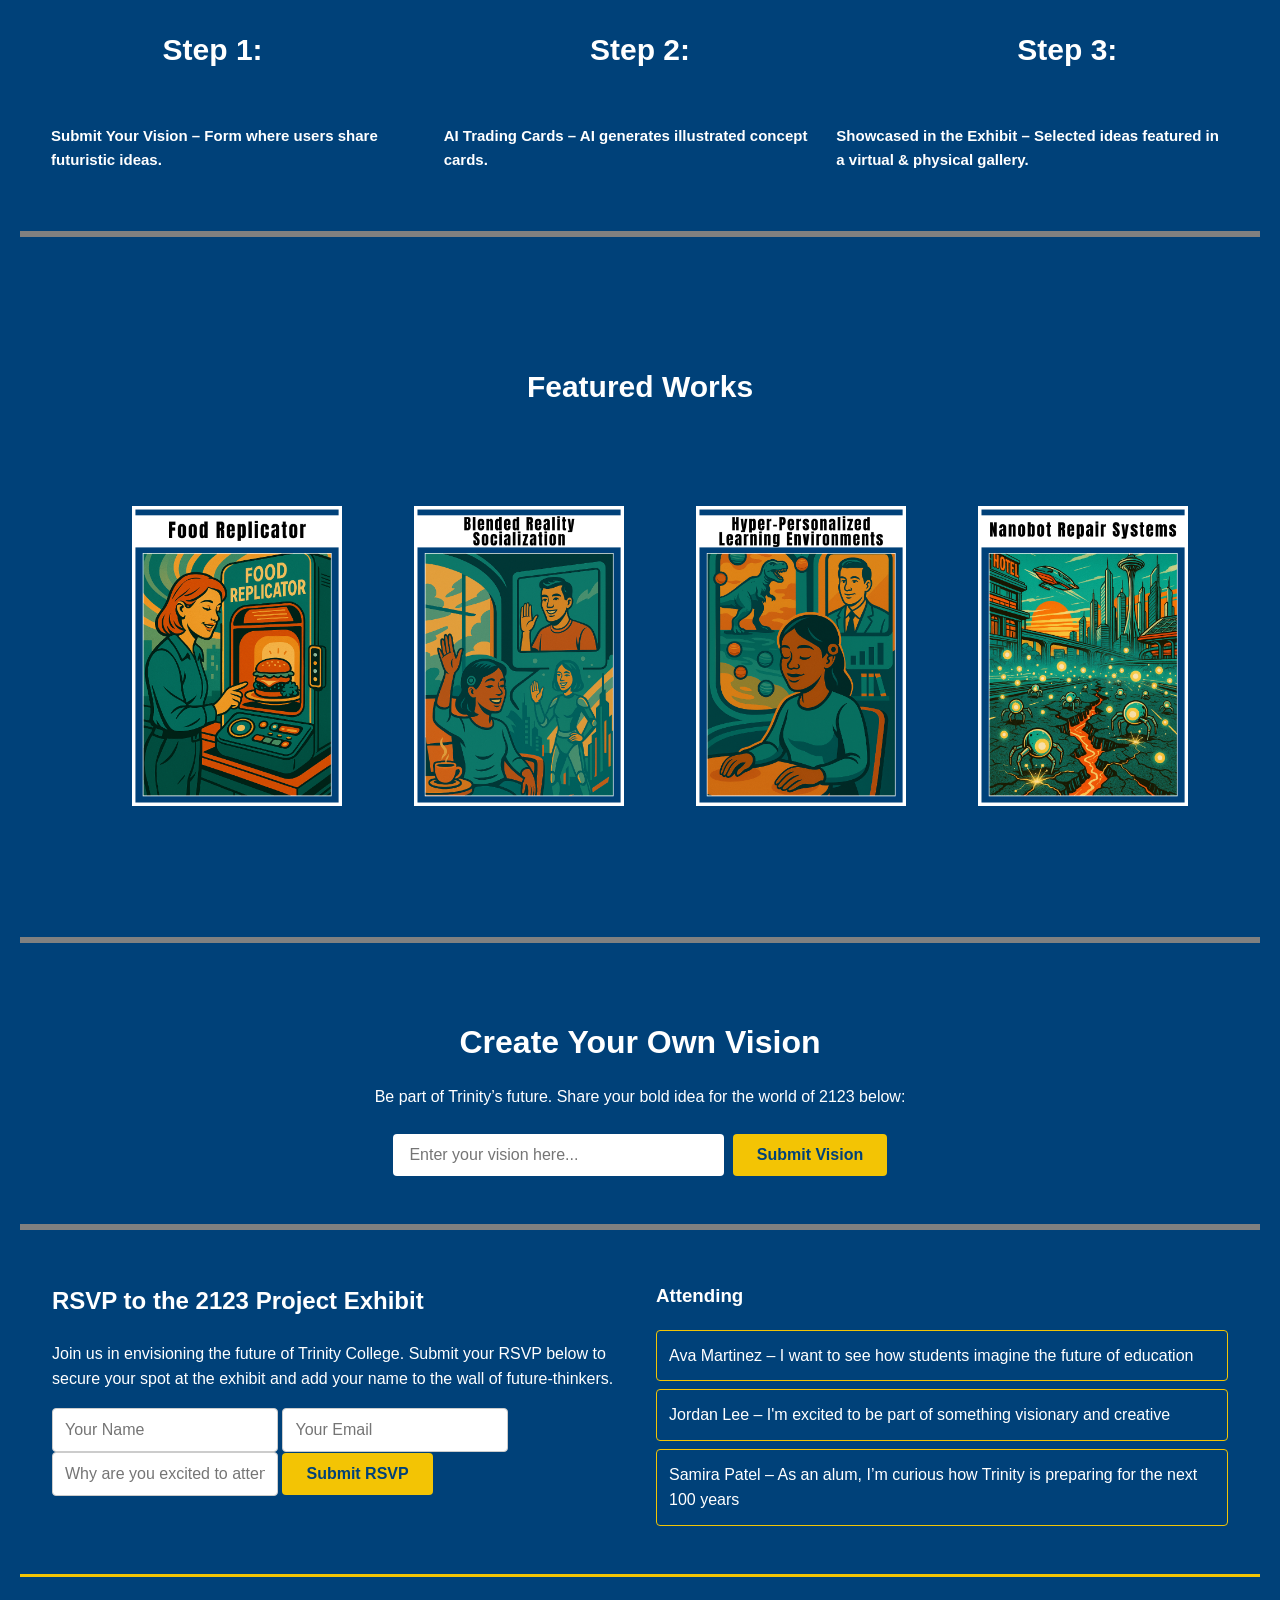
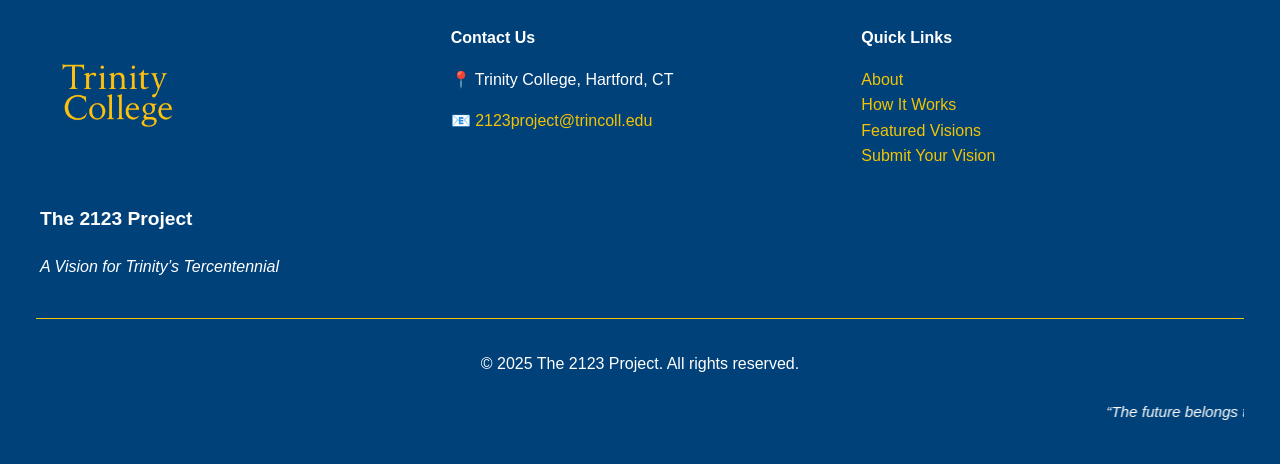
==== commit 034781ca: "." ====
--- a/index.html
+++ b/index.html
@@ -180,7 +180,7 @@
   <div id="success-modal" class="modal">
     <div class="modal-container">
       <div id="modal-item">
-        <p>Placeholder Text </p>
+        <p>Placeholder text </p>
       </div>
       <div id="modal-img">
        <img src="assets/star.png" alt="Placeholder Image">
--- a/css/style.css
+++ b/css/style.css
@@ -544,7 +544,7 @@
 
 .footer-bottom {
   border-top: 1px solid #F3C404;
-  margin-top: 1.5rem;
+  margin-top: 1.4rem;
   padding-top: 1rem;
   text-align: center;
 }
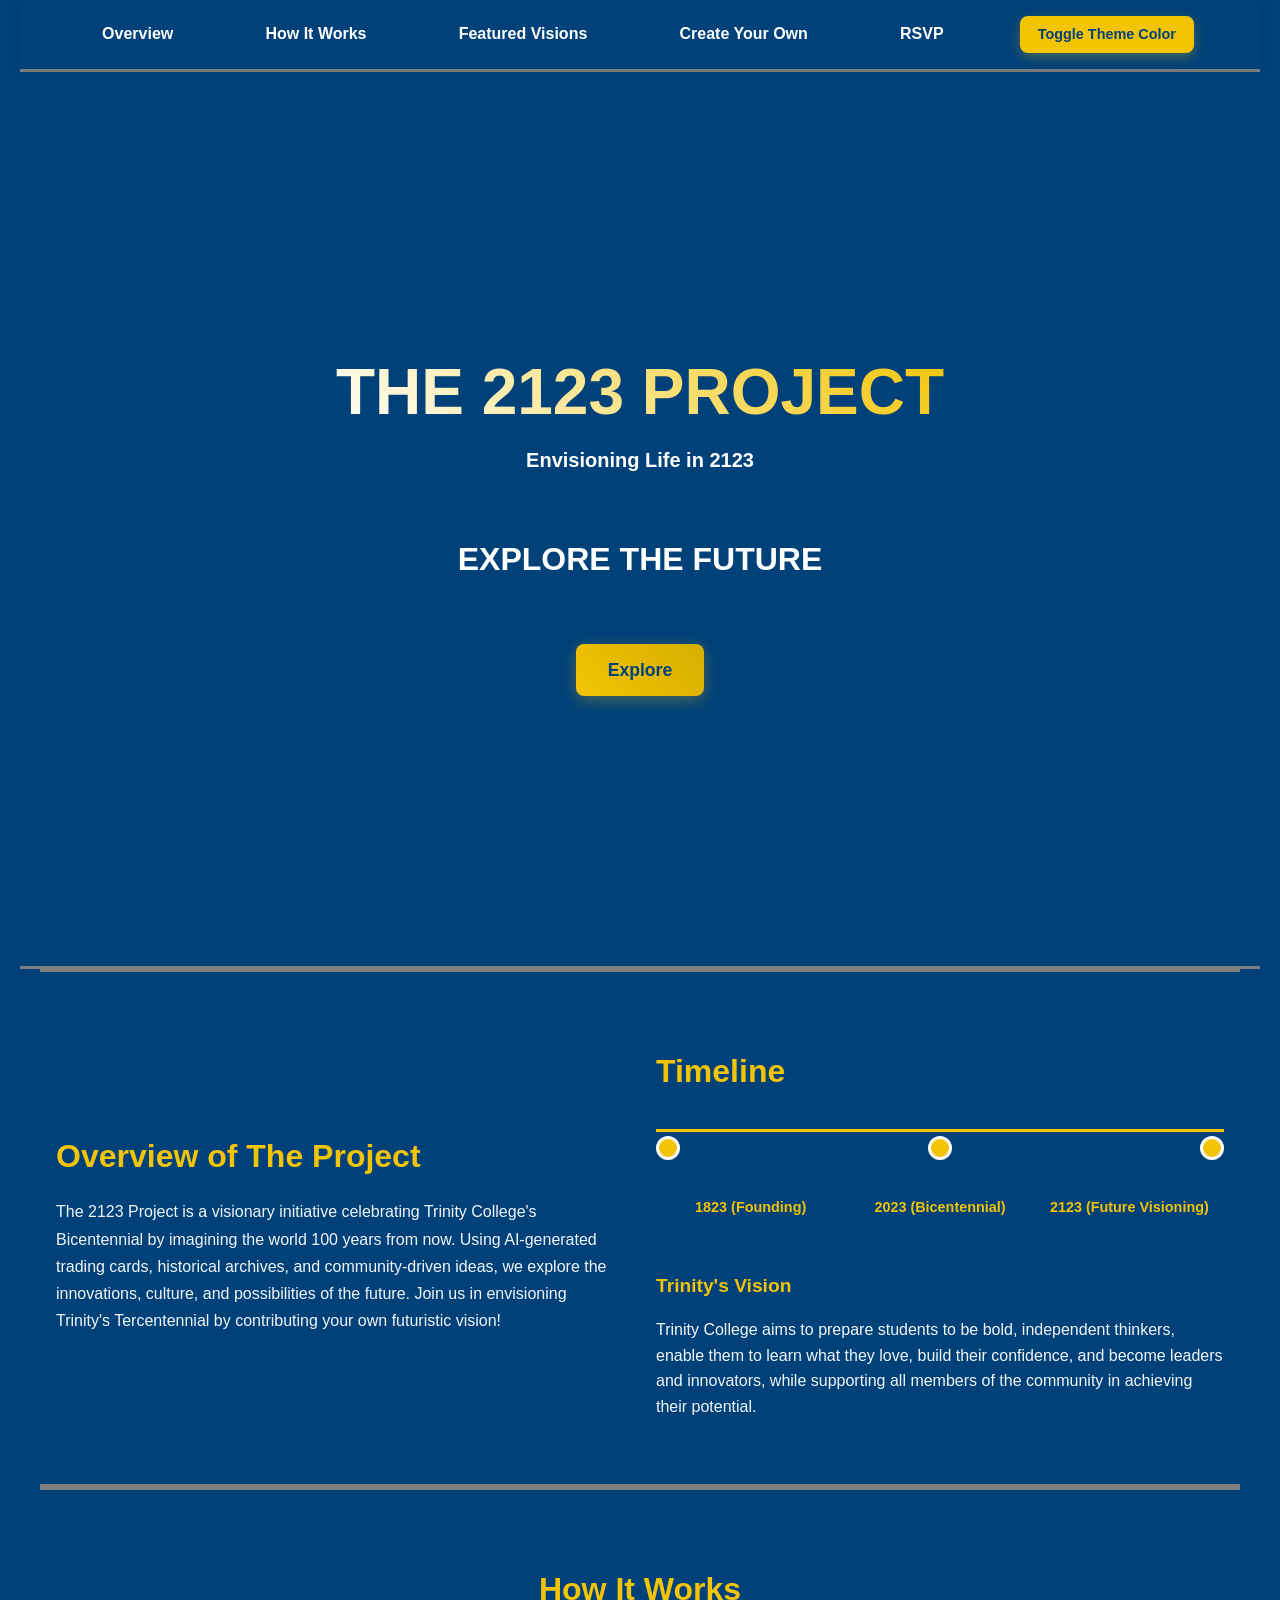
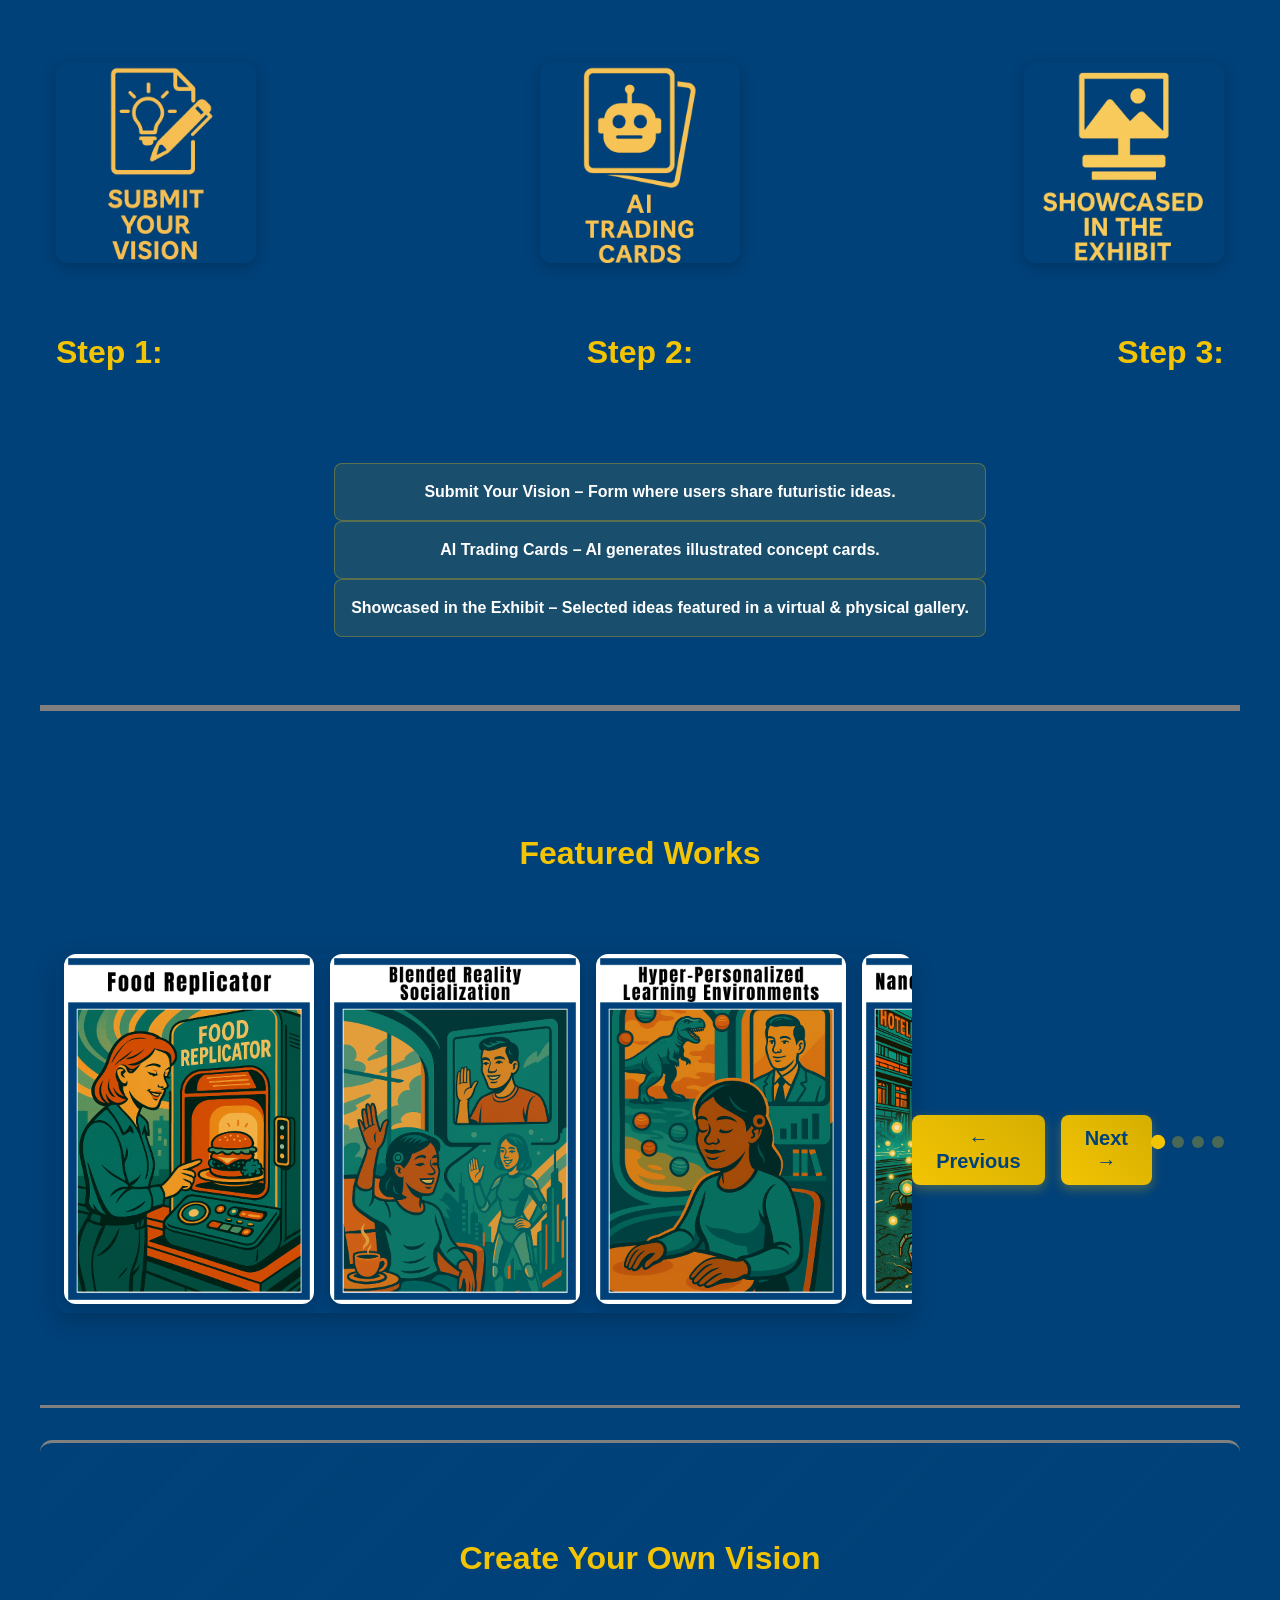
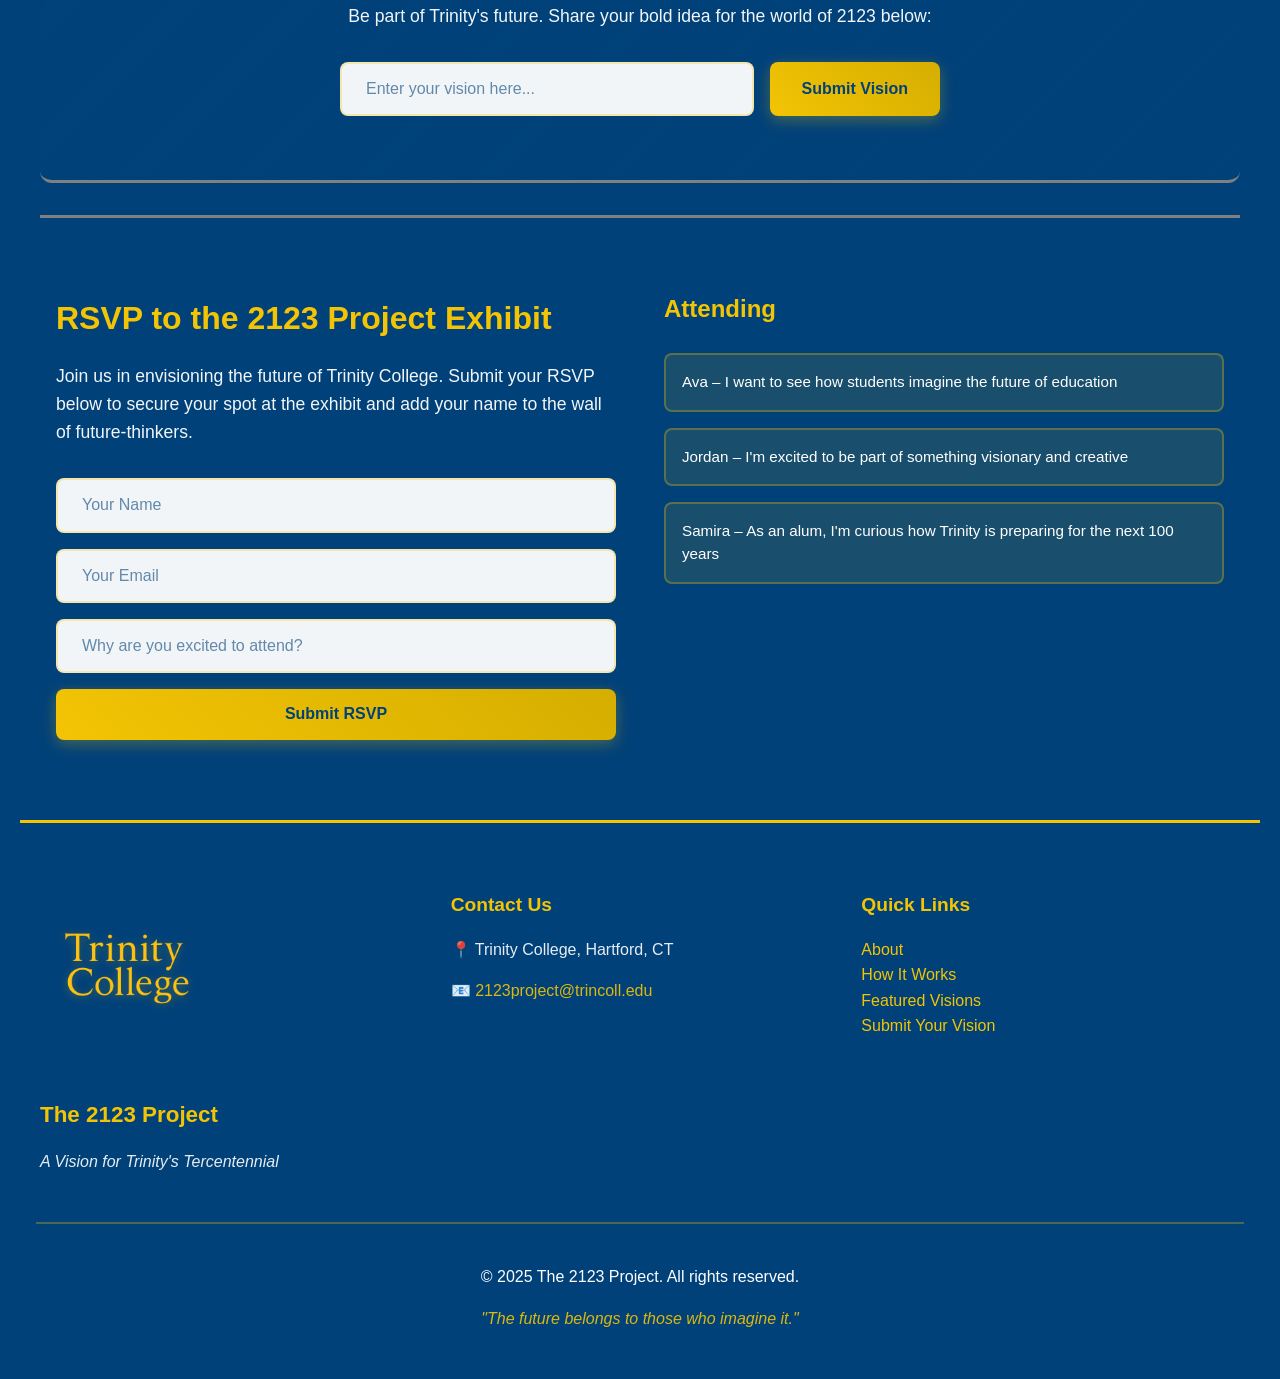
==== commit a6f816e4: "Enhance accessibility and responsiveness across the site Updated HTML structure for improved semanti" ====
--- a/index.html
+++ b/index.html
@@ -13,211 +13,381 @@
   </head>
 
   <body>
-  <header id="HeadSec">
-    <nav class="navbar">
-      <ul id="navBar">
-        <li><a href="#">Overview</a></li>
-        <li><a href="#">How It Works</a></li>
-        <li><a href="#">Featured Visions</a></li>
-        <li><a href="#">Create Your Own</a></li>
-<!--        <li><a href="#Historical">Historical Exhibit</a></li>-->
-        <li><a href="#">About Us</a></li>
-        <li id="themeColor" >Toggle Theme Color</li>
-      </ul>
-    </nav>
-  </header>
-
-
-  <div id="HeroSec">
-      <h1>THE 2123 PROJECT</h1>
+    <header id="HeadSec" role="banner">
+      <nav class="navbar" role="navigation" aria-label="Main navigation">
+        <ul id="navBar">
+          <li>
+            <a href="#AboutSec" aria-label="Go to Overview section">Overview</a>
+          </li>
+          <li>
+            <a href="#HowSec" aria-label="Go to How It Works section"
+              >How It Works</a
+            >
+          </li>
+          <li>
+            <a href="#FeaturedSec" aria-label="Go to Featured Visions section"
+              >Featured Visions</a
+            >
+          </li>
+          <li>
+            <a href="#CreateSec" aria-label="Go to Create Your Own section"
+              >Create Your Own</a
+            >
+          </li>
+          <li>
+            <a href="#RSVPSection" aria-label="Go to RSVP section">RSVP</a>
+          </li>
+          <li>
+            <button
+              id="themeColor"
+              aria-label="Toggle between light and dark theme"
+            >
+              Toggle Theme Color
+            </button>
+          </li>
+        </ul>
+      </nav>
+    </header>
+
+    <section id="HeroSec" role="banner" aria-labelledby="hero-title">
+      <h1 id="hero-title">THE 2123 PROJECT</h1>
       <h3>Envisioning Life in 2123</h3>
       <h2>EXPLORE THE FUTURE</h2>
-      <button id="ctaBtn">Explore</button>
-    </div>
-
-    <div id="AboutSec">
+      <button id="ctaBtn" aria-label="Explore the 2123 Project">Explore</button>
+    </section>
+
+    <section id="AboutSec" aria-labelledby="about-title">
       <div id="OverviewSec">
-        <h2>Overview of The Project</h2>
+        <h2 id="about-title">Overview of The Project</h2>
         <p>
           The 2123 Project is a visionary initiative celebrating Trinity
-          College’s Bicentennial by imagining the world 100 years from now.
+          College's Bicentennial by imagining the world 100 years from now.
           Using AI-generated trading cards, historical archives, and
           community-driven ideas, we explore the innovations, culture, and
-          possibilities of the future. Join us in envisioning Trinity’s
+          possibilities of the future. Join us in envisioning Trinity's
           Tercentennial by contributing your own futuristic vision!
         </p>
       </div>
 
-        <section id="timelineSection">
-          <h2>Timeline</h2>
-          <div id="line"></div>
-          <div class="dot-container">
-            <span class="dot" id="dot1"></span>
-            <span class="dot" id="dot2" ></span>
-            <span class="dot" id="dot3"></span>
-          </div>
-
-          <ul id="timeline">
-            <!-- Timeline points -->
-              <li class="label">1823 (Founding)</li>
-              <li class="label">2023 (Bicentennial)</li>
-              <li class="label">2123 (Future Visioning)</li>
-          </ul>
-
-          <h3>Trinity's Vision</h3>
+      <section id="timelineSection" aria-labelledby="timeline-title">
+        <h2 id="timeline-title">Timeline</h2>
+        <div id="line" role="presentation" aria-hidden="true"></div>
+        <div class="dot-container" role="presentation" aria-hidden="true">
+          <span class="dot" id="dot1" aria-hidden="true"></span>
+          <span class="dot" id="dot2" aria-hidden="true"></span>
+          <span class="dot" id="dot3" aria-hidden="true"></span>
+        </div>
+
+        <ul id="timeline" role="list" aria-label="Trinity College timeline">
+          <li class="label">1823 (Founding)</li>
+          <li class="label">2023 (Bicentennial)</li>
+          <li class="label">2123 (Future Visioning)</li>
+        </ul>
+
+        <h3>Trinity's Vision</h3>
         <p>
           Trinity College aims to prepare students to be bold, independent
           thinkers, enable them to learn what they love, build their confidence,
           and become leaders and innovators, while supporting all members of the
           community in achieving their potential.
         </p>
-        </section>
-      </div>
-
-
-      
-
-    <div id="HowSec">
-      <h2>How It Works</h2>
-      <div id="imgContainer">
-        <img  id= "SubmitPNG" src="assets/Submit.png" alt="Submit.pn">
-        <img id= "TradingCardPNG" src="assets/TradingCard.png" alt="TradingCard.png">
-        <img id= "ExhibitPNG" src="assets/Exhibit.png" alt="Exhibit.png">
-
-      </div>
-      <div id="stepContainer">
+      </section>
+    </section>
+
+    <section id="HowSec" aria-labelledby="how-title">
+      <h2 id="how-title">How It Works</h2>
+      <div
+        id="imgContainer"
+        role="img"
+        aria-label="Three step process illustration"
+      >
+        <img
+          id="SubmitPNG"
+          src="assets/Submit.png"
+          alt="Step 1: Submit your vision form"
+        />
+        <img
+          id="TradingCardPNG"
+          src="assets/TradingCard.png"
+          alt="Step 2: AI generates trading card"
+        />
+        <img
+          id="ExhibitPNG"
+          src="assets/Exhibit.png"
+          alt="Step 3: Featured in exhibit"
+        />
+      </div>
+      <div id="stepContainer" role="presentation" aria-hidden="true">
         <p>Step 1:</p>
         <p>Step 2:</p>
         <p>Step 3:</p>
       </div>
 
-      <ul>
+      <ol role="list" aria-label="How the 2123 Project works">
+        <li>Submit Your Vision – Form where users share futuristic ideas.</li>
+        <li>AI Trading Cards – AI generates illustrated concept cards.</li>
         <li>
-          Submit Your Vision – Form where users share futuristic
-          ideas.
+          Showcased in the Exhibit – Selected ideas featured in a virtual &
+          physical gallery.
         </li>
-        <li>
-          AI Trading Cards – AI generates illustrated concept cards.
-        </li>
-        <li>
-          Showcased in the Exhibit – Selected ideas featured in a
-          virtual & physical gallery.
-        </li>
-      </ul>
+      </ol>
+    </section>
+
+    <section id="FeaturedSec" aria-labelledby="featured-title">
+      <h2 id="featured-title">Featured Works</h2>
+
+      <div
+        class="carousel"
+        role="region"
+        aria-label="Featured vision cards carousel"
+      >
+        <div class="carousel-container">
+          <ul
+            class="slides"
+            id="carousel-slides"
+            role="list"
+            aria-live="polite"
+          >
+            <li class="slide" id="s1">
+              <img
+                src="assets/33.png"
+                alt="Featured Vision Card 1 - Future Transportation"
+              />
+            </li>
+            <li class="slide" id="s2">
+              <img
+                src="assets/77.png"
+                alt="Featured Vision Card 2 - Future Living"
+              />
+            </li>
+            <li class="slide" id="s3">
+              <img
+                src="assets/96.png"
+                alt="Featured Vision Card 3 - Future Health"
+              />
+            </li>
+            <li class="slide" id="s4">
+              <img
+                src="assets/12.png"
+                alt="Featured Vision Card 4 - Future Technology"
+              />
+            </li>
+          </ul>
+        </div>
+
+        <div class="carousel-nav">
+          <button
+            class="carousel-btn"
+            id="prev-btn"
+            aria-label="Previous featured work"
+          >
+            ← Previous
+          </button>
+          <button
+            class="carousel-btn"
+            id="next-btn"
+            aria-label="Next featured work"
+          >
+            Next →
+          </button>
+        </div>
+
+        <div
+          class="carousel-dots"
+          role="tablist"
+          aria-label="Carousel navigation"
+        >
+          <button
+            class="dot-nav active"
+            data-slide="0"
+            role="tab"
+            aria-label="Go to slide 1"
+            aria-selected="true"
+          ></button>
+          <button
+            class="dot-nav"
+            data-slide="1"
+            role="tab"
+            aria-label="Go to slide 2"
+            aria-selected="false"
+          ></button>
+          <button
+            class="dot-nav"
+            data-slide="2"
+            role="tab"
+            aria-label="Go to slide 3"
+            aria-selected="false"
+          ></button>
+          <button
+            class="dot-nav"
+            data-slide="3"
+            role="tab"
+            aria-label="Go to slide 4"
+            aria-selected="false"
+          ></button>
+        </div>
+      </div>
+    </section>
+
+    <!--    <div id="HistoricalSec">-->
+    <!--      <h2>Historical Exhibit</h2>-->
+    <!--      <div>*Card Examples*</div>-->
+    <!--    </div>-->
+
+    <section
+      id="CreateSec"
+      class="create-section"
+      aria-labelledby="create-title"
+    >
+      <h2 id="create-title">Create Your Own Vision</h2>
+      <p>
+        Be part of Trinity's future. Share your bold idea for the world of 2123
+        below:
+      </p>
+
+      <form class="create-form" aria-label="Submit your vision form">
+        <label for="vision-input" class="sr-only">Your vision for 2123</label>
+        <input
+          type="text"
+          id="vision-input"
+          placeholder="Enter your vision here..."
+          required
+          aria-describedby="vision-help"
+        />
+        <button type="submit" aria-label="Submit your vision">
+          Submit Vision
+        </button>
+      </form>
+    </section>
+
+    <section id="RSVPSection" aria-labelledby="rsvp-title">
+      <div class="rsvp-container">
+        <div class="rsvp-left">
+          <h2 id="rsvp-title">RSVP to the 2123 Project Exhibit</h2>
+          <p>
+            Join us in envisioning the future of Trinity College. Submit your
+            RSVP below to secure your spot at the exhibit and add your name to
+            the wall of future-thinkers.
+          </p>
+
+          <form
+            id="rsvpForm"
+            aria-label="RSVP form for the 2123 Project Exhibit"
+          >
+            <label for="name" class="sr-only">Your full name</label>
+            <input
+              type="text"
+              id="name"
+              class="rsvp-input"
+              placeholder="Your Name"
+              required
+              aria-describedby="name-help"
+            />
+
+            <label for="email" class="sr-only">Your email address</label>
+            <input
+              type="email"
+              id="email"
+              class="rsvp-input"
+              placeholder="Your Email"
+              required
+              aria-describedby="email-help"
+            />
+
+            <label for="comment" class="sr-only"
+              >Why are you excited to attend?</label
+            >
+            <input
+              type="text"
+              id="comment"
+              class="rsvp-input"
+              placeholder="Why are you excited to attend?"
+              required
+              aria-describedby="comment-help"
+            />
+
+            <button type="submit" aria-label="Submit your RSVP">
+              Submit RSVP
+            </button>
+          </form>
+        </div>
+
+        <div class="rsvp-right">
+          <h3>Attending</h3>
+          <ul id="rsvpList" role="list" aria-label="List of attendees">
+            <li>
+              Ava – I want to see how students imagine the future of education
+            </li>
+            <li>
+              Jordan – I'm excited to be part of something visionary and
+              creative
+            </li>
+            <li>
+              Samira – As an alum, I'm curious how Trinity is preparing for the
+              next 100 years
+            </li>
+          </ul>
+        </div>
+      </div>
+    </section>
+
+    <div
+      id="success-modal"
+      class="modal"
+      role="dialog"
+      aria-labelledby="modal-title"
+      aria-modal="true"
+    >
+      <div class="modal-container">
+        <div id="modal-item">
+          <h3 id="modal-title" class="sr-only">Success Message</h3>
+          <p>Placeholder text</p>
+        </div>
+        <div id="modal-img">
+          <img src="assets/star.png" alt="Success celebration star" />
+        </div>
+      </div>
     </div>
 
-    <div id="FeaturedSec">
-      <h2>Featured Works</h2>
-
-      <div class="carousel">
-
-        <ul class="slides">
-          <li class="slide" id="s1">
-            <img src="assets/33.png" alt="Slide 1">
-          </li>
-          <li class="slide" id="s2">
-            <img src="assets/77.png" alt="Slide 2">
-          </li>
-          <li class="slide" id="s3">
-            <img src="assets/96.png" alt="Slide 3">
-          </li>
-          <li class="slide" id="s4">
-            <img src="assets/12.png" alt="Slide 4">
-          </li>
-        </ul>
-
-      </div>
-    </div>
-
-
-
-<!--    <div id="HistoricalSec">-->
-<!--      <h2>Historical Exhibit</h2>-->
-<!--      <div>*Card Examples*</div>-->
-<!--    </div>-->
-
-    <div id="CreateSec" class="create-section">
-      <h2>Create Your Own Vision</h2>
-      <p>Be part of Trinity’s future. Share your bold idea for the world of 2123 below:</p>
-
-      <form class="create-form">
-        <label>
-          <input type="text" placeholder="Enter your vision here..." required>
-        </label>
-        <button type="submit">Submit Vision</button>
-      </form>
-    </div>
-
-  <section id="RSVPSection">
-    <div class="rsvp-container">
-      <div class="rsvp-left">
-        <h2>RSVP to the 2123 Project Exhibit</h2>
-        <p>Join us in envisioning the future of Trinity College. Submit your RSVP below to secure your spot at the exhibit and add your name to the wall of future-thinkers.</p>
-
-        <form id="rsvpForm">
-          <label>
-          <input type="text" id="name" class="rsvp-input" placeholder="Your Name" required>
-          <input type="email" id="email" class="rsvp-input" placeholder="Your Email" required>
-          <input type="text" id="comment" class="rsvp-input" placeholder="Why are you excited to attend?" required>
-          <button type="submit">Submit RSVP</button>
-          </label>
-        </form>
-      </div>
-
-      <div class="rsvp-right">
-        <h3>Attending</h3>
-        <ul id="rsvpList">
-          <li>Ava Martinez – I want to see how students imagine the future of education</li>
-
-          <li>Jordan Lee – I'm excited to be part of something visionary and creative</li>
-
-          <li> Samira Patel – As an alum, I’m curious how Trinity is preparing for the next 100 years</li>
-        </ul>
-      </div>
-    </div>
-  </section>
-
-  <div id="success-modal" class="modal">
-    <div class="modal-container">
-      <div id="modal-item">
-        <p>Placeholder text </p>
-      </div>
-      <div id="modal-img">
-       <img src="assets/star.png" alt="Placeholder Image">
-      </div>
-    </div>
-  </div>
-
-
-
-  <footer class="footer">
+    <footer class="footer" role="contentinfo">
       <div class="footer-content">
         <div class="footer-left">
-          <img src="assets/trinity-logo.png" alt="Trinity College Logo" class="logo">
+          <img
+            src="assets/trinity-logo.png"
+            alt="Trinity College Logo"
+            class="logo"
+          />
           <p class="project-name">The 2123 Project</p>
-          <p class="tagline">A Vision for Trinity’s Tercentennial</p>
+          <p class="tagline">A Vision for Trinity's Tercentennial</p>
         </div>
 
         <div class="footer-center">
-          <p><strong>Contact Us</strong></p>
+          <h3>Contact Us</h3>
           <p>📍 Trinity College, Hartford, CT</p>
-          <p>📧 <a href="mailto:2123project@trincoll.edu">2123project@trincoll.edu</a></p>
+          <p>
+            📧
+            <a href="mailto:2123project@trincoll.edu"
+              >2123project@trincoll.edu</a
+            >
+          </p>
         </div>
 
         <div class="footer-right">
-          <p><strong>Quick Links</strong></p>
-          <a href="#">About</a><br>
-          <a href="#">How It Works</a><br>
-          <a href="#">Featured Visions</a><br>
-          <a href="#">Submit Your Vision</a>
+          <h3>Quick Links</h3>
+          <nav aria-label="Footer navigation">
+            <a href="#AboutSec">About</a><br />
+            <a href="#HowSec">How It Works</a><br />
+            <a href="#FeaturedSec">Featured Visions</a><br />
+            <a href="#CreateSec">Submit Your Vision</a>
+          </nav>
         </div>
       </div>
 
       <div class="footer-bottom">
         <p>© 2025 The 2123 Project. All rights reserved.</p>
-        <marquee behavior="scroll" direction="left" class="quote">
-          “The future belongs to those who imagine it.”
-        </marquee>
+        <div class="quote" role="text" aria-label="Inspirational quote">
+          "The future belongs to those who imagine it."
+        </div>
       </div>
     </footer>
 
--- a/css/style.css
+++ b/css/style.css
@@ -1,24 +1,37 @@
 /* Global Styles */
+* {
+  box-sizing: border-box;
+}
+
 body {
-     font-family: 'Georgia', Arial, sans-serif;
-     margin: 0;
-     background-color: rgb(0, 65, 121);
+  font-family: 'Georgia', Arial, sans-serif;
+  margin: 0;
+  background-color: rgb(0, 65, 121);
   padding-left: 20px;
   padding-right: 20px;
-     color: #ffffff;
-     line-height: 1.6;
-   }
+  color: #ffffff;
+  line-height: 1.6;
+  overflow-x: hidden;
+}
+
+/* Container for responsive design */
+.container {
+  max-width: 1200px;
+  margin: 0 auto;
+  padding: 0 1rem;
+}
+
+/* Responsive typography */
+@media (max-width: 768px) {
+  body {
+    padding-left: 10px;
+    padding-right: 10px;
+  }
+}
 
    
-  /* HEAD SECTION STYLES */
-
-  #HeadSec ul {
-    display: flex;
-    justify-content:space-around;
-    list-style-type: none; 
-    width: auto;
-    padding-left: 0;
-  }
+/* HEAD SECTION STYLES */
+
 /* Sticky header styles */
 #HeadSec {
   position: sticky;
@@ -26,6 +39,7 @@
   z-index: 1000;
   background-color: #004179; /* Trinity Blue */
   box-shadow: 0 2px 8px rgba(0, 0, 0, 0.1);
+  backdrop-filter: blur(10px);
 }
 
 /* Navbar layout */
@@ -43,6 +57,8 @@
   align-items: center;
   padding: 0;
   margin: 0;
+  flex-wrap: wrap;
+  gap: 1rem;
 }
 
 /* Navbar link styles */
@@ -51,159 +67,327 @@
   color: white;
   font-weight: bold;
   font-size: 1rem;
-  transition: color 0.3s;
+  transition: all 0.3s ease;
+  padding: 0.5rem 1rem;
+  border-radius: 4px;
+  position: relative;
+}
+
+#navBar li a::after {
+  content: '';
+  position: absolute;
+  bottom: 0;
+  left: 50%;
+  width: 0;
+  height: 2px;
+  background-color: #F3C404;
+  transition: all 0.3s ease;
+  transform: translateX(-50%);
+}
+
+#navBar li a:hover::after {
+  width: 100%;
 }
 
 #navBar #themeColor{
   text-decoration: none;
   font-weight: bold;
-  color: #004179 ;
-  border: 1px solid;
+  color: #004179;
+  border: 2px solid #F3C404;
   background-color: #F3C404;
-  border-radius: 5px;
-  padding: 3px;
-  transition: background-color 0.3s;
-  box-shadow: 0 2px 8px rgba(0, 0.8, 0.8, 0.8);
+  border-radius: 8px;
+  padding: 0.5rem 1rem;
+  transition: all 0.3s ease;
+  box-shadow: 0 4px 12px rgba(243, 196, 4, 0.3);
   cursor: pointer;
+  font-size: 0.9rem;
 }
 
 #navBar #themeColor:hover {
-  background-color:rgb(204, 169, 2);
+  background-color: #d5ae00;
+  transform: translateY(-2px);
+  box-shadow: 0 6px 16px rgba(243, 196, 4, 0.4);
 }
 
 #navBar li a:hover {
   color: #F3C404; /* Trinity Gold */
+  transform: translateY(-2px);
+}
+
+/* Mobile navigation */
+@media (max-width: 768px) {
+  .navbar {
+    padding: 0.75rem 1rem;
+  }
+  
+  #navBar {
+    justify-content: center;
+    gap: 0.5rem;
+  }
+  
+  #navBar li a {
+    font-size: 0.9rem;
+    padding: 0.4rem 0.8rem;
+  }
+  
+  #navBar #themeColor {
+    font-size: 0.8rem;
+    padding: 0.4rem 0.8rem;
+  }
 }
 
 /* HERO SECTION STYLES */
-#HeroSec  {
+#HeroSec {
   font-weight: bold;
   font-size: 25px;
   display: flex;
   flex-direction: column;
   align-items: center;
   justify-content: center;
-  height: 700px;
-  width:auto;
+  min-height: 100vh;
+  width: auto;
   border-top: solid grey;
   border-bottom: solid grey;
-  padding: 0;
-}
-#HeroSec h1{
+  padding: 2rem 1rem;
+  position: relative;
+  overflow: hidden;
+}
+
+#HeroSec::before {
+  content: '';
+  position: absolute;
+  top: 0;
+  left: 0;
+  right: 0;
+  bottom: 0;
+  background: linear-gradient(135deg, rgba(0, 65, 121, 0.9), rgba(0, 65, 121, 0.7));
+  z-index: -1;
+}
+
+#HeroSec h1 {
   display: flex;
   flex-direction: row;
   font-weight: bold;
-  font-size: 60px;
+  font-size: clamp(2.5rem, 8vw, 4rem);
   padding: 0;
   margin: 0;
-}
-#HeroSec h2{
+  text-align: center;
+  background: linear-gradient(45deg, #ffffff, #F3C404);
+  -webkit-background-clip: text;
+  -webkit-text-fill-color: transparent;
+  background-clip: text;
+  animation: fadeInUp 1s ease-out;
+}
+
+#HeroSec h2 {
   display: flex;
   flex-direction: row;
   font-weight: bold;
-  font-size: 30px;
-  padding-top: 30px;
+  font-size: clamp(1.5rem, 4vw, 2rem);
+  padding-top: 2rem;
+  text-align: center;
+  animation: fadeInUp 1s ease-out 0.3s both;
 }
 
 #HeroSec h3 {
   font-family: 'Arial', serif;
   display: flex;
   flex-direction: row;
-  font-size: 20px;
+  font-size: clamp(1rem, 3vw, 1.25rem);
   padding: 0;
   margin: 0;
-}
-
-#HeroSec button{
-  padding: 0.75rem 1.5rem;
-  background-color: #F3C404;
+  text-align: center;
+  opacity: 0.9;
+  animation: fadeInUp 1s ease-out 0.6s both;
+}
+
+#HeroSec button {
+  padding: 1rem 2rem;
+  background: linear-gradient(45deg, #F3C404, #d5ae00);
   color: #004179;
   border: none;
-  border-radius: 4px;
-  font-weight: bold;
+  border-radius: 8px;
+  font-weight: bold;
+  font-size: 1.1rem;
   cursor: pointer;
-  transition: background-color 0.3s;
-}
-#HeroSec button:hover{
-  background-color: rgb(204, 169, 2);
-}
-
-  /* ABOUT SECTION STYLES */
-
-  #AboutSec {
-    display: flex;
-    height: 500px;
-    align-items: center;
-    gap: 20px;
-    max-width: 1200px;
-    margin: 0 auto;
-    padding: 0;
-    border-top: solid grey;
-    border-bottom: solid grey;
-  }
-
-  #OverviewSec {
-    width: auto;
-    flex: 0.5;
-    min-width: 280px;
-    font-size: 1.1rem;
-    padding: 0;
-    /*transform: translateY(5px);*/
-  }
-
-  #OverviewSec h2{
-    font-size: 25px;
-    display: flex;
-    align-items: flex-start;
-  }
-
-  #OverviewSec p {
-    display: flex;
-    flex-direction: column;
-    font-size: 15px;
-    padding-right: 70px;
-  }
-
-  /* TIME LINE STYLES */
-  #timelineSection{
-    flex: 1;
-    min-width: 280px;
-    transform: translateY(20px);
-  }
-#timelineSection h2{
-  transform: translateX(50px);
-}
-
-#timelineSection h3{
-  padding-top: 20px;
+  transition: all 0.3s ease;
+  box-shadow: 0 4px 15px rgba(243, 196, 4, 0.3);
+  margin-top: 2rem;
+  animation: fadeInUp 1s ease-out 0.9s both;
+  position: relative;
+  overflow: hidden;
+}
+
+#HeroSec button::before {
+  content: '';
+  position: absolute;
+  top: 0;
+  left: -100%;
+  width: 100%;
+  height: 100%;
+  background: linear-gradient(90deg, transparent, rgba(255, 255, 255, 0.2), transparent);
+  transition: left 0.5s;
+}
+
+#HeroSec button:hover::before {
+  left: 100%;
+}
+
+#HeroSec button:hover {
+  background: linear-gradient(45deg, #d5ae00, #F3C404);
+  transform: translateY(-3px);
+  box-shadow: 0 8px 25px rgba(243, 196, 4, 0.4);
+}
+
+#HeroSec button:active {
+  transform: translateY(-1px);
+}
+
+/* Animations */
+@keyframes fadeInUp {
+  from {
+    opacity: 0;
+    transform: translateY(30px);
+  }
+  to {
+    opacity: 1;
+    transform: translateY(0);
+  }
+}
+
+/* Responsive hero section */
+@media (max-width: 768px) {
+  #HeroSec {
+    min-height: 80vh;
+    padding: 1rem;
+  }
+  
+  #HeroSec h1 {
+    font-size: 2.5rem;
+  }
+  
+  #HeroSec h2 {
+    font-size: 1.5rem;
+    padding-top: 1.5rem;
+  }
+  
+  #HeroSec h3 {
+    font-size: 1rem;
+  }
+  
+  #HeroSec button {
+    padding: 0.875rem 1.5rem;
+    font-size: 1rem;
+    margin-top: 1.5rem;
+  }
+}
+
+/* ABOUT SECTION STYLES */
+#AboutSec {
+  display: flex;
+  min-height: 500px;
+  align-items: center;
+  gap: 2rem;
+  max-width: 1200px;
+  margin: 0 auto;
+  padding: 3rem 1rem;
+  border-top: solid grey;
+  border-bottom: solid grey;
+  flex-wrap: wrap;
+}
+
+#OverviewSec {
+  width: auto;
+  flex: 1 1 45%;
+  min-width: 280px;
+  font-size: 1.1rem;
+  padding: 0;
+  animation: slideInLeft 0.8s ease-out;
+}
+
+#OverviewSec h2 {
+  font-size: clamp(1.5rem, 4vw, 2rem);
+  display: flex;
+  align-items: flex-start;
+  margin-bottom: 1rem;
+  color: #F3C404;
+}
+
+#OverviewSec p {
+  display: flex;
+  flex-direction: column;
+  font-size: 1rem;
+  padding-right: 1rem;
+  line-height: 1.7;
+  opacity: 0.95;
+}
+
+/* TIMELINE STYLES */
+#timelineSection {
+  flex: 1 1 45%;
+  min-width: 280px;
+  animation: slideInRight 0.8s ease-out;
+}
+
+#timelineSection h2 {
+  font-size: clamp(1.5rem, 4vw, 2rem);
+  margin-bottom: 2rem;
+  color: #F3C404;
+}
+
+#timelineSection h3 {
+  padding-top: 1.5rem;
+  font-size: 1.2rem;
+  color: #F3C404;
+  margin-bottom: 1rem;
+}
+
+#timelineSection p {
+  font-size: 1rem;
+  line-height: 1.6;
+  opacity: 0.95;
 }
 
 #line {
-  border-bottom: solid rgb(243, 196, 4) 2px;
-  width: 83%;
-  transform: translateX(100px);
-  }
+  border-bottom: solid #F3C404 3px;
+  width: 100%;
+  margin: 1rem 0;
+  position: relative;
+}
 
 .dot {
-  height: 20px;
-  width: 20px;
-  background-color: white;
+  height: 24px;
+  width: 24px;
+  background-color: #F3C404;
+  border: 3px solid white;
   border-radius: 50%;
-  transform: translateX(80px)
-}
-#dot2{
-  transform: translateX(120px)
-}
-#dot3{
-  transform: translateX(200px)
+  position: absolute;
+  top: -12px;
+  transition: all 0.3s ease;
+}
+
+.dot:hover {
+  transform: scale(1.2);
+  box-shadow: 0 0 15px rgba(243, 196, 4, 0.6);
+}
+
+#dot1 {
+  left: 0%;
+}
+
+#dot2 {
+  left: 50%;
+  transform: translateX(-50%);
+}
+
+#dot3 {
+  right: 0%;
 }
 
 .dot-container {
-  display: flex;
-  width: 70%;
-  justify-content: space-between; /* Even horizontal spacing */
-  align-items: flex-start; /* Aligns items to the top of the container */
-  transform: translateY(-10px);
+  position: relative;
+  height: 24px;
+  margin: 1rem 0;
 }
 
 #timelineSection ul {
@@ -212,221 +396,592 @@
   justify-content: space-between;
   list-style-type: none;
   padding: 0;
-  transform: translateX(-30px);
-}
+  margin-top: 1rem;
+}
+
 #timelineSection ul li {
-  transform: rotate(-30deg);
-  padding: 10px;
-}
-
-
-/*HOW IT WORKS SECTION STYLES*/
-
-#HowSec{
+  font-size: 0.9rem;
+  font-weight: bold;
+  color: #F3C404;
+  text-align: center;
+  flex: 1;
+  padding: 0.5rem;
+}
+
+/* Animations */
+@keyframes slideInLeft {
+  from {
+    opacity: 0;
+    transform: translateX(-50px);
+  }
+  to {
+    opacity: 1;
+    transform: translateX(0);
+  }
+}
+
+@keyframes slideInRight {
+  from {
+    opacity: 0;
+    transform: translateX(50px);
+  }
+  to {
+    opacity: 1;
+    transform: translateX(0);
+  }
+}
+
+/* Responsive about section */
+@media (max-width: 768px) {
+  #AboutSec {
+    flex-direction: column;
+    gap: 2rem;
+    padding: 2rem 1rem;
+  }
+  
+  #OverviewSec {
+    flex: 1 1 100%;
+  }
+  
+  #timelineSection {
+    flex: 1 1 100%;
+  }
+  
+  #timelineSection ul {
+    flex-direction: column;
+    gap: 0.5rem;
+  }
+  
+  #timelineSection ul li {
+    text-align: left;
+  }
+}
+
+
+/* HOW IT WORKS SECTION STYLES */
+#HowSec {
   font-weight: bold;
   font-size: 20px;
   display: flex;
   flex-direction: column;
   align-items: center;
   justify-content: center;
-  height: 550px;
+  min-height: 600px;
   width: auto;
   border-top: solid grey;
   border-bottom: solid grey;
+  padding: 3rem 1rem;
+  max-width: 1200px;
+  margin: 0 auto;
+}
+
+#HowSec h2 {
+  display: flex;
+  flex-direction: row;
+  font-weight: bold;
+  font-size: clamp(1.5rem, 4vw, 2rem);
   padding: 0;
-}
-#HowSec h2{
+  margin-bottom: 3rem;
+  color: #F3C404;
+  text-align: center;
+}
+
+#imgContainer {
   display: flex;
   flex-direction: row;
-  font-weight: bold;
-  font-size: 30px;
+  justify-content: space-between;
+  width: 100%;
   padding: 0;
-}
-
-#HowSec ul{
+  margin-bottom: 2rem;
+  gap: 1rem;
+}
+
+#HowSec img {
+  height: 200px;
+  width: 200px;
+  border-radius: 12px;
+  transition: all 0.3s ease;
+  box-shadow: 0 4px 15px rgba(0, 0, 0, 0.2);
+}
+
+#HowSec img:hover {
+  transform: translateY(-10px) scale(1.05);
+  box-shadow: 0 8px 25px rgba(243, 196, 4, 0.3);
+}
+
+#stepContainer {
+  display: flex;
+  flex-direction: row;
+  justify-content: space-between;
+  font-size: clamp(1.5rem, 3vw, 2rem);
+  width: 100%;
+  padding: 0;
+  margin-bottom: 2rem;
+  font-weight: bold;
+  color: #F3C404;
+}
+
+#HowSec ul {
   display: flex;
   list-style-type: none;
   justify-content: space-between;
-  width: 95%;
+  width: 100%;
   padding-left: 0;
-}
-
-#imgContainer {
-  display: flex;
-  flex-direction: row;
-  justify-content: space-between;
-  width: 80%;
-  padding: 0;
-}
-
-#HowSec img{
-  height: 180px;
-  width: 180px;
-}
-
-#stepContainer{
-  display: flex;
-  flex-direction: row;
-  justify-content: space-between;
-  font-size: 30px;
-  width: 77%;
-  padding: 0 ;
-}
-
-#HowSec li{
-  display: flex;
-  font-size: 15px;
-  justify-content: space-between;
-  width: 70%;
-}
-
-
-/*FEATURED SECTION STYLES*/
-
-#FeaturedSec{
+  gap: 1rem;
+  flex-wrap: wrap;
+}
+
+#HowSec li {
+  display: flex;
+  font-size: 1rem;
+  justify-content: center;
+  flex: 1;
+  min-width: 250px;
+  padding: 1rem;
+  background: rgba(243, 196, 4, 0.1);
+  border-radius: 8px;
+  border: 1px solid rgba(243, 196, 4, 0.3);
+  transition: all 0.3s ease;
+  text-align: center;
+  line-height: 1.5;
+}
+
+#HowSec li:hover {
+  background: rgba(243, 196, 4, 0.2);
+  transform: translateY(-5px);
+  box-shadow: 0 4px 15px rgba(243, 196, 4, 0.2);
+}
+
+/* Responsive how it works section */
+@media (max-width: 768px) {
+  #HowSec {
+    padding: 2rem 1rem;
+  }
+  
+  #imgContainer {
+    flex-direction: column;
+    align-items: center;
+    gap: 2rem;
+  }
+  
+  #HowSec img {
+    height: 150px;
+    width: 150px;
+  }
+  
+  #stepContainer {
+    flex-direction: column;
+    align-items: center;
+    gap: 1rem;
+  }
+  
+  #HowSec ul {
+    flex-direction: column;
+    gap: 1rem;
+  }
+  
+  #HowSec li {
+    min-width: auto;
+    width: 100%;
+  }
+}
+
+
+/* FEATURED SECTION STYLES */
+#FeaturedSec {
   font-weight: bold;
   font-size: 20px;
   display: flex;
   flex-direction: column;
   align-items: center;
   justify-content: center;
-  height: 700px;
+  min-height: 700px;
   width: auto;
   border-top: solid grey;
   border-bottom: solid grey;
-  padding: 0;
-}
-
-#FeaturedSec h2{
+  padding: 3rem 1rem;
+  max-width: 1200px;
+  margin: 0 auto;
+}
+
+#FeaturedSec h2 {
   display: flex;
   flex-direction: row;
   font-weight: bold;
-  font-size: 30px;
-  padding-bottom: 50px;
-}
-
-.carousel{
-  width : 100%;
+  font-size: clamp(1.5rem, 4vw, 2rem);
+  padding-bottom: 3rem;
+  color: #F3C404;
+  text-align: center;
+}
+
+.carousel {
+  width: 100%;
   display: flex;
   justify-content: center;
   align-items: center;
-}
-#FeaturedSec ul{
+  position: relative;
+}
+
+.carousel-container {
+  width: 100%;
+  overflow: hidden;
+  border-radius: 12px;
+  box-shadow: 0 8px 25px rgba(0, 0, 0, 0.2);
+}
+
+.slides {
   width: 100%;
   display: flex;
   flex-direction: row;
   justify-content: space-evenly;
   align-content: center;
   list-style-type: none;
+  padding: 0;
+  margin: 0;
+  transition: transform 0.5s ease-in-out;
+}
+
+.slide {
+  flex: 0 0 auto;
+  margin: 0 0.5rem;
 }
 
 #FeaturedSec img {
-  height: 300px;
-  width: 210px;
-  transition: transform 0.5s cubic-bezier(0.4, 0, 0.2, 1);
+  height: 350px;
+  width: 250px;
+  border-radius: 12px;
+  transition: all 0.5s cubic-bezier(0.4, 0, 0.2, 1);
+  box-shadow: 0 4px 15px rgba(0, 0, 0, 0.2);
+  object-fit: cover;
 }
 
 #FeaturedSec img:hover {
-  transform: scale(1.05);
+  transform: scale(1.08) translateY(-10px);
   filter: brightness(1.1);
-  box-shadow: 0 10px 20px rgba(0, 0, 0, 0.2);
-}
-
-
-/*CREATE YOUR OWN SECTION STYLES */
+  box-shadow: 0 15px 35px rgba(243, 196, 4, 0.3);
+}
+
+/* Carousel navigation */
+.carousel-nav {
+  display: flex;
+  justify-content: center;
+  gap: 1rem;
+  margin-top: 2rem;
+}
+
+.carousel-btn {
+  padding: 0.75rem 1.5rem;
+  background: linear-gradient(45deg, #F3C404, #d5ae00);
+  color: #004179;
+  border: none;
+  border-radius: 8px;
+  font-weight: bold;
+  cursor: pointer;
+  transition: all 0.3s ease;
+  box-shadow: 0 4px 12px rgba(243, 196, 4, 0.3);
+}
+
+.carousel-btn:hover {
+  background: linear-gradient(45deg, #d5ae00, #F3C404);
+  transform: translateY(-2px);
+  box-shadow: 0 6px 16px rgba(243, 196, 4, 0.4);
+}
+
+.carousel-btn:disabled {
+  opacity: 0.5;
+  cursor: not-allowed;
+  transform: none;
+}
+
+.carousel-dots {
+  display: flex;
+  justify-content: center;
+  gap: 0.5rem;
+  margin-top: 1rem;
+}
+
+.dot-nav {
+  width: 12px;
+  height: 12px;
+  border-radius: 50%;
+  background-color: rgba(243, 196, 4, 0.3);
+  border: none;
+  cursor: pointer;
+  transition: all 0.3s ease;
+}
+
+.dot-nav.active {
+  background-color: #F3C404;
+  transform: scale(1.2);
+}
+
+.dot-nav:hover {
+  background-color: #F3C404;
+  transform: scale(1.1);
+}
+
+/* Responsive featured section */
+@media (max-width: 768px) {
+  #FeaturedSec {
+    padding: 2rem 1rem;
+  }
+  
+  .slides {
+    flex-direction: column;
+    align-items: center;
+    gap: 1rem;
+  }
+  
+  .slide {
+    margin: 0;
+  }
+  
+  #FeaturedSec img {
+    height: 300px;
+    width: 200px;
+  }
+  
+  .carousel-nav {
+    gap: 0.5rem;
+  }
+  
+  .carousel-btn {
+    padding: 0.5rem 1rem;
+    font-size: 0.9rem;
+  }
+}
+
+
+/* CREATE YOUR OWN SECTION STYLES */
 .create-section {
   color: white;
-  padding: 3rem 1rem;
+  padding: 4rem 1rem;
   text-align: center;
   border-top: solid grey;
   border-bottom: solid grey;
+  max-width: 1200px;
+  margin: 0 auto;
+  background: linear-gradient(135deg, rgba(0, 65, 121, 0.8), rgba(0, 65, 121, 0.6));
+  border-radius: 12px;
+  margin-top: 2rem;
+  margin-bottom: 2rem;
 }
 
 .create-section h2 {
-  font-size: 2rem;
-  margin-bottom: 0.5rem;
+  font-size: clamp(1.5rem, 4vw, 2rem);
+  margin-bottom: 1rem;
+  color: #F3C404;
 }
 
 .create-section p {
-  font-size: 1rem;
-  margin-bottom: 1.5rem;
+  font-size: 1.1rem;
+  margin-bottom: 2rem;
+  opacity: 0.95;
+  max-width: 600px;
+  margin-left: auto;
+  margin-right: auto;
 }
 
 .create-form {
   display: flex;
   justify-content: center;
   flex-wrap: wrap;
-  gap: 0.5rem;
+  gap: 1rem;
+  max-width: 600px;
+  margin: 0 auto;
 }
 
 .create-form input[type="text"] {
-  padding: 0.75rem 1rem;
-  width: 300px;
-  max-width: 90%;
-  border: none;
-  border-radius: 4px;
+  padding: 1rem 1.5rem;
+  flex: 1;
+  min-width: 300px;
+  border: 2px solid rgba(243, 196, 4, 0.3);
+  border-radius: 8px;
   font-size: 1rem;
+  background: rgba(255, 255, 255, 0.95);
+  color: #004179;
+  transition: all 0.3s ease;
+}
+
+.create-form input[type="text"]:focus {
+  outline: none;
+  border-color: #F3C404;
+  box-shadow: 0 0 15px rgba(243, 196, 4, 0.3);
+  transform: translateY(-2px);
+}
+
+.create-form input[type="text"]::placeholder {
+  color: rgba(0, 65, 121, 0.6);
 }
 
 .create-form button {
-  padding: 0.75rem 1.5rem;
-  background-color: #F3C404;
+  padding: 1rem 2rem;
+  background: linear-gradient(45deg, #F3C404, #d5ae00);
   color: #004179;
   border: none;
-  border-radius: 4px;
-  font-weight: bold;
+  border-radius: 8px;
+  font-weight: bold;
+  font-size: 1rem;
   cursor: pointer;
-  transition: background-color 0.3s;
+  transition: all 0.3s ease;
+  box-shadow: 0 4px 15px rgba(243, 196, 4, 0.3);
+  position: relative;
+  overflow: hidden;
+}
+
+.create-form button::before {
+  content: '';
+  position: absolute;
+  top: 0;
+  left: -100%;
+  width: 100%;
+  height: 100%;
+  background: linear-gradient(90deg, transparent, rgba(255, 255, 255, 0.2), transparent);
+  transition: left 0.5s;
+}
+
+.create-form button:hover::before {
+  left: 100%;
 }
 
 .create-form button:hover {
-  background-color: #d5ae00;
-}
-
-/*RSVP SECTION STYLES*/
+  background: linear-gradient(45deg, #d5ae00, #F3C404);
+  transform: translateY(-3px);
+  box-shadow: 0 8px 25px rgba(243, 196, 4, 0.4);
+}
+
+.create-form button:active {
+  transform: translateY(-1px);
+}
+
+/* Responsive create section */
+@media (max-width: 768px) {
+  .create-section {
+    padding: 2rem 1rem;
+    margin: 1rem;
+  }
+  
+  .create-form {
+    flex-direction: column;
+    align-items: center;
+  }
+  
+  .create-form input[type="text"] {
+    min-width: auto;
+    width: 100%;
+  }
+  
+  .create-form button {
+    width: 100%;
+  }
+}
+
+/* RSVP SECTION STYLES */
 #RSVPSection {
-  padding: 2rem;
+  padding: 3rem 1rem;
   border-top: solid grey;
+  max-width: 1200px;
+  margin: 0 auto;
 }
 
 .rsvp-container {
   display: flex;
   flex-wrap: wrap;
   justify-content: space-between;
-  gap: 2rem;
+  gap: 3rem;
+  align-items: flex-start;
 }
 
 .rsvp-left, .rsvp-right {
   flex: 1 1 45%;
+  min-width: 300px;
+}
+
+.rsvp-left h2 {
+  font-size: clamp(1.5rem, 4vw, 2rem);
+  margin-bottom: 1rem;
+  color: #F3C404;
+}
+
+.rsvp-left p {
+  font-size: 1.1rem;
+  margin-bottom: 2rem;
+  opacity: 0.95;
+  line-height: 1.6;
 }
 
 #rsvpForm {
   display: flex;
   flex-direction: column;
-  gap: 0.75rem;
+  gap: 1rem;
   margin-top: 1rem;
 }
 
-#rsvpForm input, #rsvpForm button {
-  padding: 0.75rem;
+.rsvp-input {
+  padding: 1rem 1.5rem;
   font-size: 1rem;
-  border: 1px solid #ccc;
-  border-radius: 4px;
+  border: 2px solid rgba(243, 196, 4, 0.3);
+  border-radius: 8px;
+  background: rgba(255, 255, 255, 0.95);
+  color: #004179;
+  transition: all 0.3s ease;
+}
+
+.rsvp-input:focus {
+  outline: none;
+  border-color: #F3C404;
+  box-shadow: 0 0 15px rgba(243, 196, 4, 0.3);
+  transform: translateY(-2px);
+}
+
+.rsvp-input::placeholder {
+  color: rgba(0, 65, 121, 0.6);
 }
 
 #rsvpForm button {
-  padding: 0.75rem 1.5rem;
-  background-color: #F3C404;
+  padding: 1rem 2rem;
+  background: linear-gradient(45deg, #F3C404, #d5ae00);
   color: #004179;
   border: none;
-  border-radius: 4px;
-  font-weight: bold;
+  border-radius: 8px;
+  font-weight: bold;
+  font-size: 1rem;
   cursor: pointer;
-  transition: background-color 0.3s;
+  transition: all 0.3s ease;
+  box-shadow: 0 4px 15px rgba(243, 196, 4, 0.3);
+  position: relative;
+  overflow: hidden;
+}
+
+#rsvpForm button::before {
+  content: '';
+  position: absolute;
+  top: 0;
+  left: -100%;
+  width: 100%;
+  height: 100%;
+  background: linear-gradient(90deg, transparent, rgba(255, 255, 255, 0.2), transparent);
+  transition: left 0.5s;
+}
+
+#rsvpForm button:hover::before {
+  left: 100%;
 }
 
 #rsvpForm button:hover {
-  background-color: #d5ae00;
+  background: linear-gradient(45deg, #d5ae00, #F3C404);
+  transform: translateY(-3px);
+  box-shadow: 0 8px 25px rgba(243, 196, 4, 0.4);
+}
+
+#rsvpForm button:active {
+  transform: translateY(-1px);
+}
+
+.rsvp-right h3 {
+  font-size: 1.5rem;
+  margin-bottom: 1.5rem;
+  color: #F3C404;
 }
 
 #rsvpList {
@@ -435,70 +990,166 @@
 }
 
 #rsvpList li {
-  padding: 0.75rem;
-  border: 1px solid #F3C404;
-  border-radius: 4px;
-  margin-bottom: 0.5rem;
-}
-
-/*    MODAL STYLES    */
+  padding: 1rem;
+  border: 2px solid rgba(243, 196, 4, 0.3);
+  border-radius: 8px;
+  margin-bottom: 1rem;
+  background: rgba(243, 196, 4, 0.1);
+  transition: all 0.3s ease;
+  font-size: 0.95rem;
+  line-height: 1.5;
+}
+
+#rsvpList li:hover {
+  background: rgba(243, 196, 4, 0.2);
+  transform: translateY(-2px);
+  box-shadow: 0 4px 15px rgba(243, 196, 4, 0.2);
+}
+
+/* Form validation styles */
+.rsvp-input.error {
+  border-color: #ff4444;
+  background-color: rgba(255, 68, 68, 0.1);
+  animation: shake 0.5s ease-in-out;
+}
+
+@keyframes shake {
+  0%, 100% { transform: translateX(0); }
+  25% { transform: translateX(-5px); }
+  75% { transform: translateX(5px); }
+}
+
+/* Responsive RSVP section */
+@media (max-width: 768px) {
+  #RSVPSection {
+    padding: 2rem 1rem;
+  }
+  
+  .rsvp-container {
+    flex-direction: column;
+    gap: 2rem;
+  }
+  
+  .rsvp-left, .rsvp-right {
+    flex: 1 1 100%;
+  }
+}
+
+/* MODAL STYLES */
 .modal {
-  display: none;   /* modal should be hidden by default*/
-  position: fixed; /* modal cannot move around the screen */
-  z-index: 2;      /* modal appears above other elements */
+  display: none;
+  position: fixed;
+  z-index: 1000;
   left: 0;
   top: 0;
   width: 100%;
   height: 100%;
-
-  /* Add a semi-transparent background to shadow non-modal elements*/
-  background-color: rgba(0,0,0,0.4); /* 40% opacity black */
-
-  /* Flexbox settings for modal */
-  /* These won't apply until we update "display:" from "hidden" to "flex" in our JS */
+  background-color: rgba(0, 0, 0, 0.6);
+  backdrop-filter: blur(5px);
   flex-direction: column;
   align-items: center;
   justify-content: center;
+  animation: fadeIn 0.3s ease-out;
 }
 
 .modal-container {
-  /* Change modal size and spacing here */
-  padding: 50px;
-  width: 55%;
-  height: 40%;
+  padding: 3rem;
+  width: 90%;
+  max-width: 500px;
   margin: 0 auto;
-
-  /* Customize modal style here */
-  background-color: #004179;
+  background: linear-gradient(135deg, #004179, rgba(0, 65, 121, 0.9));
   color: #ffffff;
   text-align: center;
-  font-size: 1.4rem;
-  font-family: monospace;
-
-  /* Optional: Use flexbox to customize .modal-item layout */
+  font-size: 1.2rem;
+  font-family: 'Georgia', Arial, sans-serif;
+  border-radius: 16px;
+  box-shadow: 0 20px 40px rgba(0, 0, 0, 0.3);
   display: flex;
   flex-direction: column;
   align-items: center;
   justify-content: center;
-
+  position: relative;
+  animation: slideInUp 0.4s ease-out;
+}
+
+.modal-container::before {
+  content: '';
+  position: absolute;
+  top: 0;
+  left: 0;
+  right: 0;
+  bottom: 0;
+  background: linear-gradient(45deg, rgba(243, 196, 4, 0.1), transparent);
+  border-radius: 16px;
+  pointer-events: none;
+}
+
+#modal-item {
+  position: relative;
+  z-index: 1;
+  line-height: 1.6;
+}
+
+#modal-img {
+  position: relative;
+  z-index: 1;
+  margin-top: 1rem;
 }
 
 #success-modal img {
-  width: 10.0rem;
-  height: 10.0rem;
+  width: 8rem;
+  height: 8rem;
+  filter: drop-shadow(0 4px 8px rgba(243, 196, 4, 0.3));
+  animation: pulse 2s infinite;
+}
+
+/* Modal animations */
+@keyframes fadeIn {
+  from { opacity: 0; }
+  to { opacity: 1; }
+}
+
+@keyframes slideInUp {
+  from {
+    opacity: 0;
+    transform: translateY(50px);
+  }
+  to {
+    opacity: 1;
+    transform: translateY(0);
+  }
+}
+
+@keyframes pulse {
+  0%, 100% { transform: scale(1); }
+  50% { transform: scale(1.05); }
+}
+
+/* Responsive modal */
+@media (max-width: 768px) {
+  .modal-container {
+    padding: 2rem;
+    width: 95%;
+    font-size: 1rem;
+  }
+  
+  #success-modal img {
+    width: 6rem;
+    height: 6rem;
+  }
 }
 
 
 
 
 /* FOOTER STYLES SECTION */
-
 .footer {
-  border-top: solid #F3C404;;
-  background-color: #004179;
+  border-top: 3px solid #F3C404;
+  background: linear-gradient(135deg, #004179, rgba(0, 65, 121, 0.9));
   color: white;
-  padding: 2rem 1rem;
-  font-family: 'Arial', sans-serif;
+  padding: 3rem 1rem;
+  font-family: 'Georgia', Arial, sans-serif;
+  margin-top: 2rem;
 }
 
 .footer-content {
@@ -517,46 +1168,130 @@
 }
 
 .footer-left .logo {
-  width: 160px;
+  width: 180px;
+  margin-bottom: 1rem;
+  filter: drop-shadow(0 2px 4px rgba(243, 196, 4, 0.3));
+  transition: transform 0.3s ease;
+}
+
+.footer-left .logo:hover {
+  transform: scale(1.05);
+}
+
+.project-name {
+  font-size: 1.4rem;
+  font-weight: bold;
+  color: #F3C404;
   margin-bottom: 0.5rem;
-}
-
-.project-name {
-  font-size: 1.2rem;
-  font-weight: bold;
-
 }
 
 .tagline {
   font-style: italic;
+  opacity: 0.9;
+  font-size: 1rem;
+}
+
+.footer-center h3,
+.footer-right h3 {
+  color: #F3C404;
+  font-size: 1.2rem;
+  margin-bottom: 1rem;
+}
+
+.footer-center p,
+.footer-right p {
+  margin-bottom: 0.5rem;
+  opacity: 0.9;
 }
 
 .footer-center a,
 .footer-right a {
   color: #F3C404;
   text-decoration: none;
+  transition: all 0.3s ease;
+  display: inline-block;
 }
 
 .footer-center a:hover,
 .footer-right a:hover {
-  text-decoration: underline;
+  color: #d5ae00;
+  transform: translateY(-2px);
 }
 
 .footer-bottom {
-  border-top: 1px solid #F3C404;
-  margin-top: 1.4rem;
-  padding-top: 1rem;
+  border-top: 2px solid rgba(243, 196, 4, 0.3);
+  margin-top: 2rem;
+  padding-top: 1.5rem;
   text-align: center;
 }
 
 .quote {
   font-style: italic;
-  font-size: 0.95rem;
-  margin-top: 0.5rem;
-}
-
-
-.error {
-  border: 2px solid red;
-  background-color: #ffe6e6;
-}
+  font-size: 1rem;
+  margin-top: 1rem;
+  color: #F3C404;
+  opacity: 0.9;
+}
+
+/* Responsive footer */
+@media (max-width: 768px) {
+  .footer {
+    padding: 2rem 1rem;
+  }
+  
+  .footer-content {
+    flex-direction: column;
+    text-align: center;
+  }
+  
+  .footer-left .logo {
+    width: 150px;
+  }
+}
+
+/* Additional utility classes */
+.sr-only {
+  position: absolute;
+  width: 1px;
+  height: 1px;
+  padding: 0;
+  margin: -1px;
+  overflow: hidden;
+  clip: rect(0, 0, 0, 0);
+  white-space: nowrap;
+  border: 0;
+}
+
+.focus-visible:focus {
+  outline: 2px solid #F3C404;
+  outline-offset: 2px;
+}
+
+/* Smooth scrolling */
+html {
+  scroll-behavior: smooth;
+}
+
+/* Loading states */
+.loading {
+  opacity: 0.6;
+  pointer-events: none;
+}
+
+.loading::after {
+  content: '';
+  position: absolute;
+  top: 50%;
+  left: 50%;
+  width: 20px;
+  height: 20px;
+  margin: -10px 0 0 -10px;
+  border: 2px solid #F3C404;
+  border-radius: 50%;
+  border-top-color: transparent;
+  animation: spin 1s linear infinite;
+}
+
+@keyframes spin {
+  to { transform: rotate(360deg); }
+}
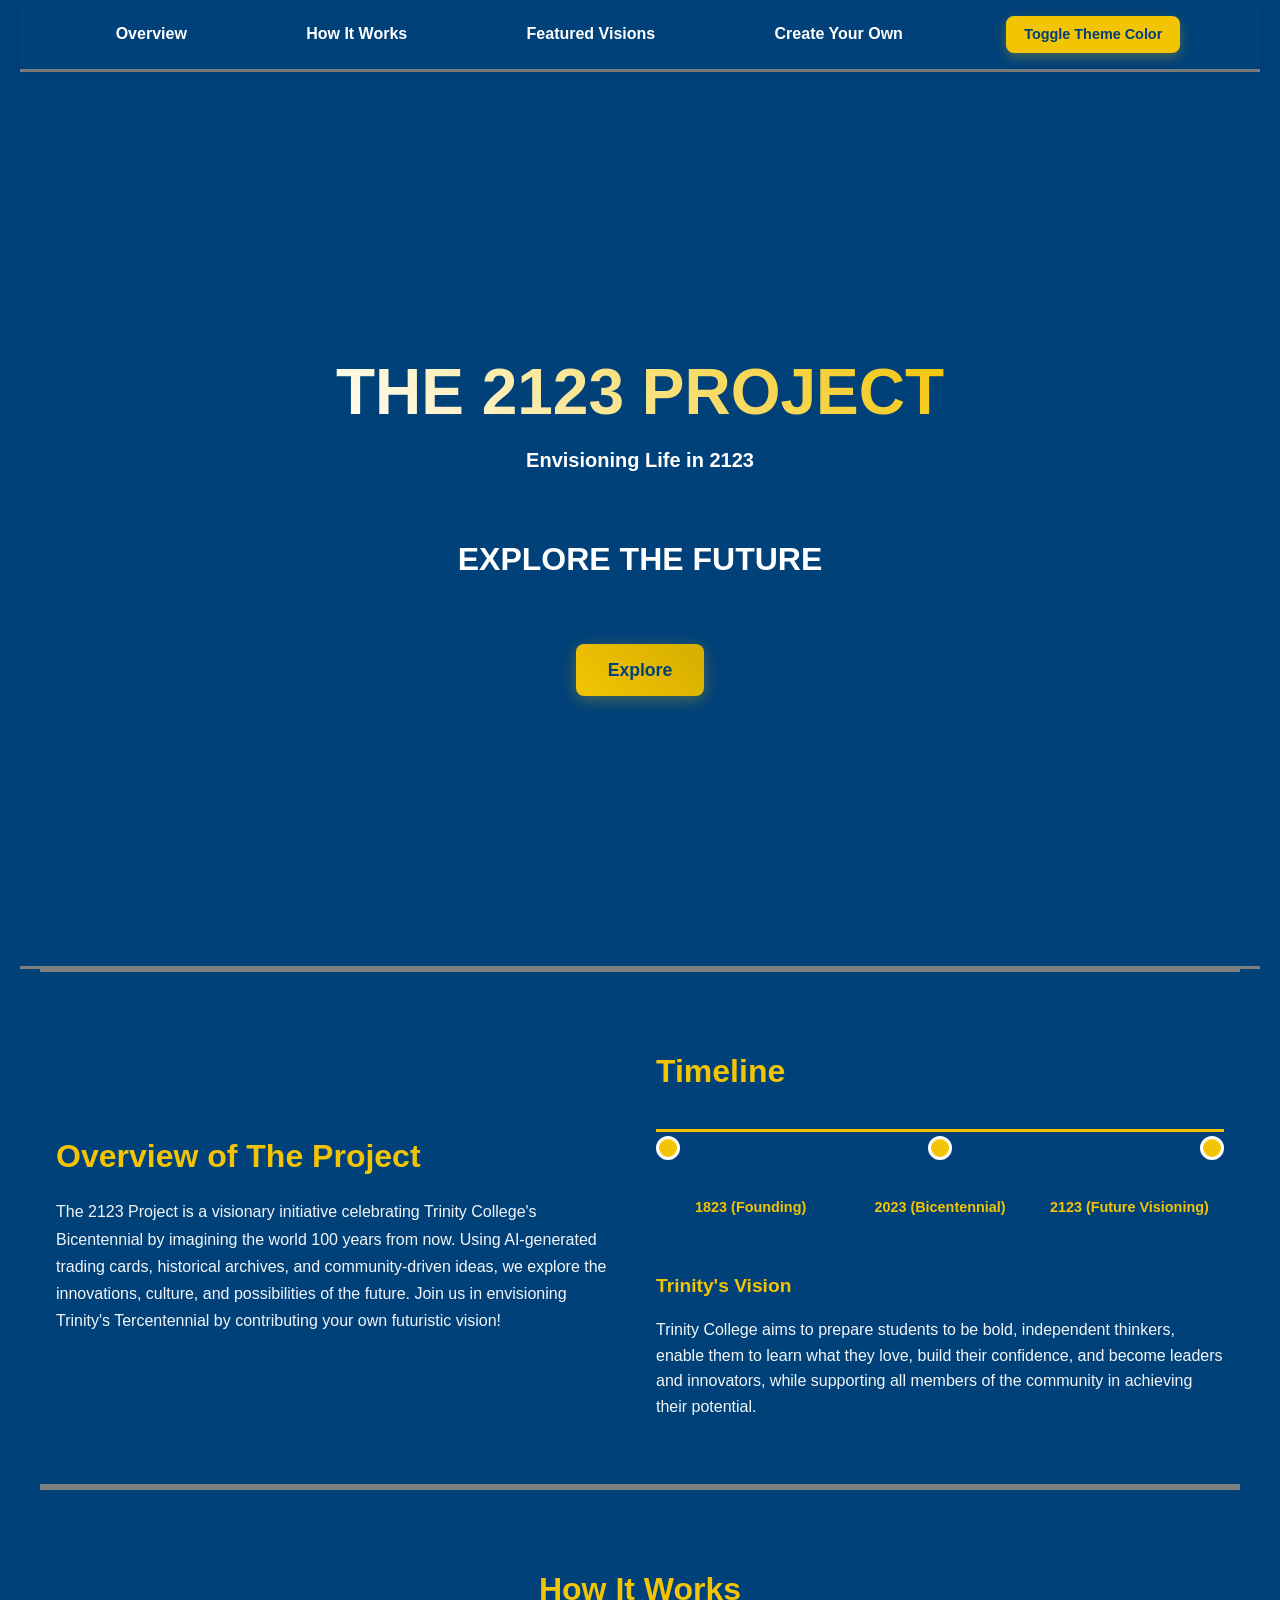
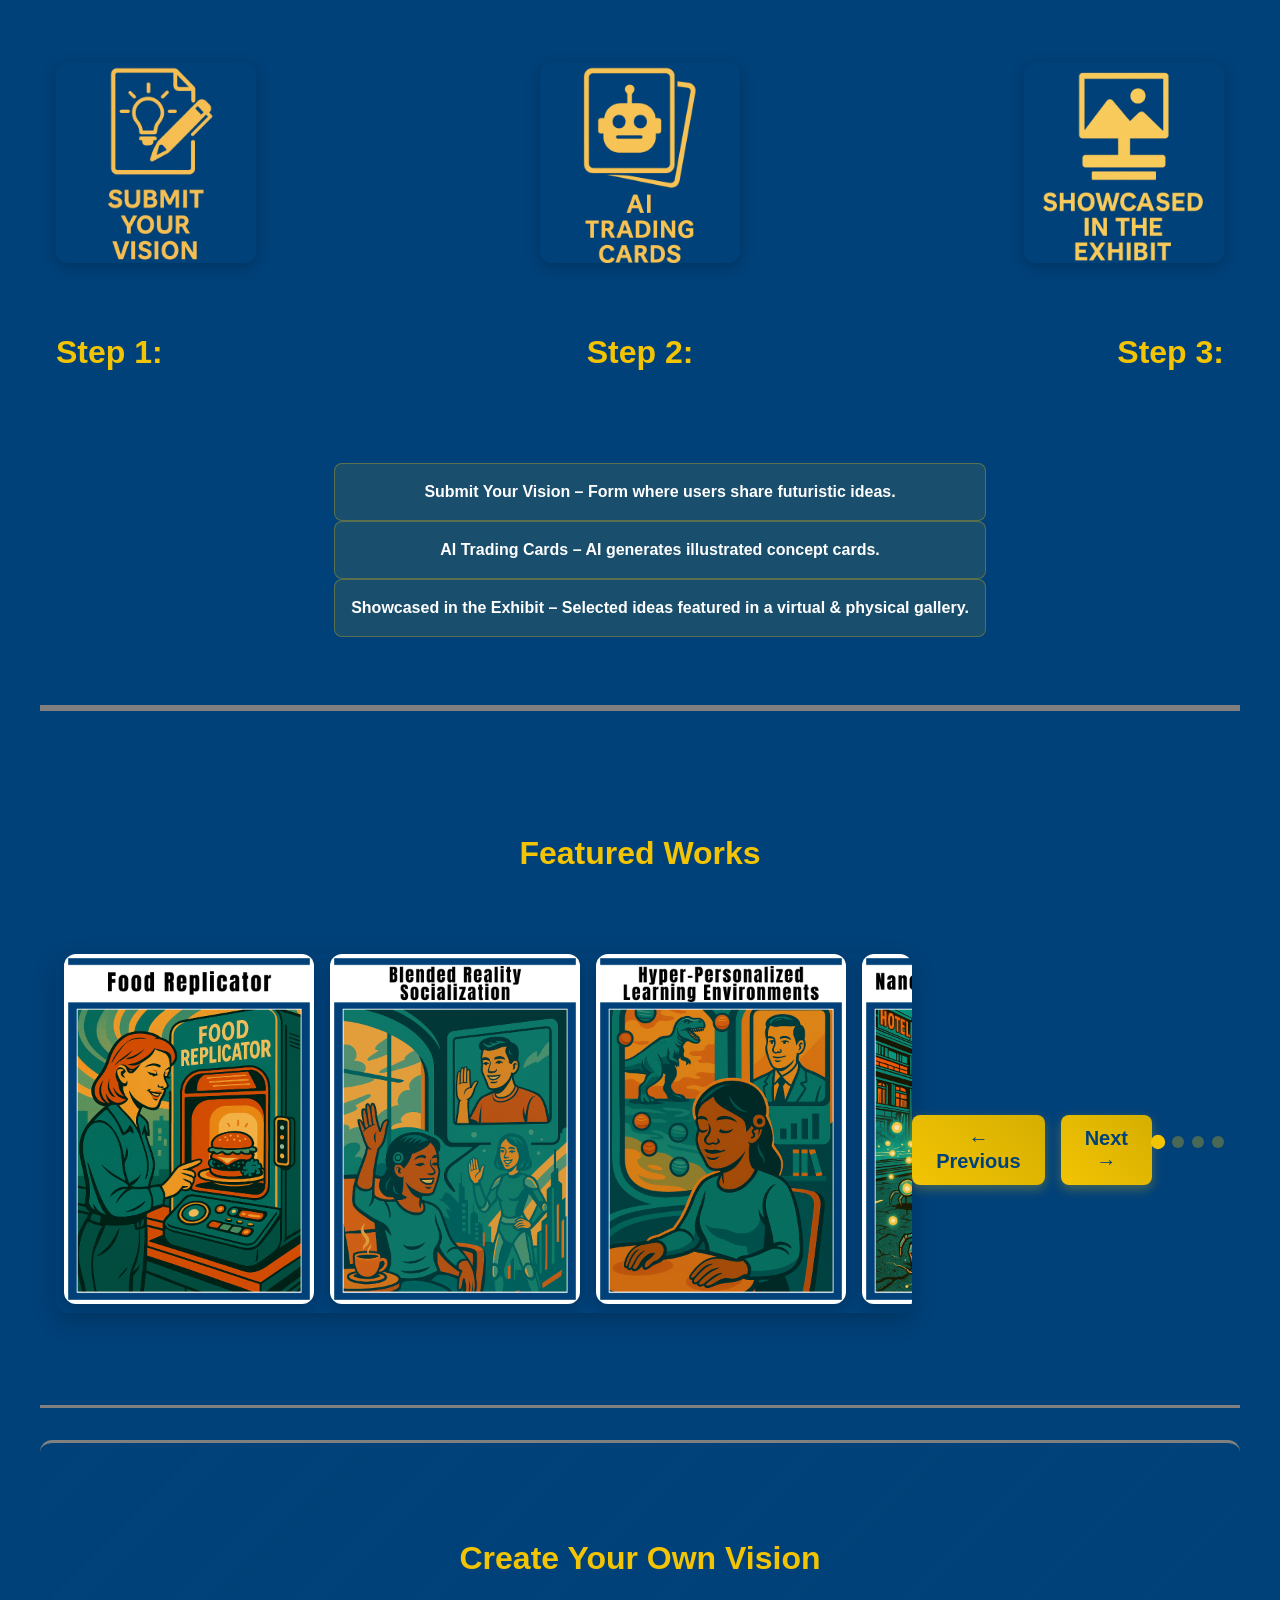
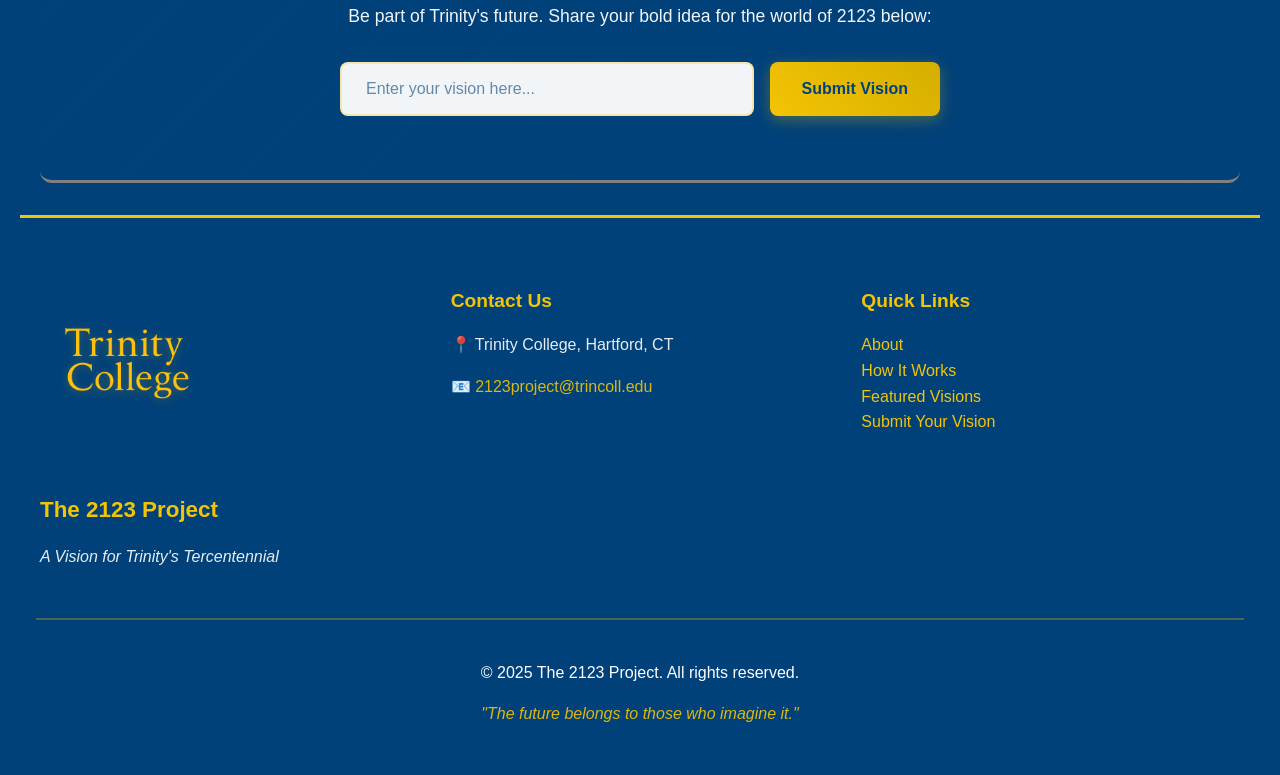
==== commit 8178f1ff: "Remove RSVP section and related functionality" ====
--- a/index.html
+++ b/index.html
@@ -33,9 +33,6 @@
             <a href="#CreateSec" aria-label="Go to Create Your Own section"
               >Create Your Own</a
             >
-          </li>
-          <li>
-            <a href="#RSVPSection" aria-label="Go to RSVP section">RSVP</a>
           </li>
           <li>
             <button
@@ -260,77 +257,6 @@
       </form>
     </section>
 
-    <section id="RSVPSection" aria-labelledby="rsvp-title">
-      <div class="rsvp-container">
-        <div class="rsvp-left">
-          <h2 id="rsvp-title">RSVP to the 2123 Project Exhibit</h2>
-          <p>
-            Join us in envisioning the future of Trinity College. Submit your
-            RSVP below to secure your spot at the exhibit and add your name to
-            the wall of future-thinkers.
-          </p>
-
-          <form
-            id="rsvpForm"
-            aria-label="RSVP form for the 2123 Project Exhibit"
-          >
-            <label for="name" class="sr-only">Your full name</label>
-            <input
-              type="text"
-              id="name"
-              class="rsvp-input"
-              placeholder="Your Name"
-              required
-              aria-describedby="name-help"
-            />
-
-            <label for="email" class="sr-only">Your email address</label>
-            <input
-              type="email"
-              id="email"
-              class="rsvp-input"
-              placeholder="Your Email"
-              required
-              aria-describedby="email-help"
-            />
-
-            <label for="comment" class="sr-only"
-              >Why are you excited to attend?</label
-            >
-            <input
-              type="text"
-              id="comment"
-              class="rsvp-input"
-              placeholder="Why are you excited to attend?"
-              required
-              aria-describedby="comment-help"
-            />
-
-            <button type="submit" aria-label="Submit your RSVP">
-              Submit RSVP
-            </button>
-          </form>
-        </div>
-
-        <div class="rsvp-right">
-          <h3>Attending</h3>
-          <ul id="rsvpList" role="list" aria-label="List of attendees">
-            <li>
-              Ava – I want to see how students imagine the future of education
-            </li>
-            <li>
-              Jordan – I'm excited to be part of something visionary and
-              creative
-            </li>
-            <li>
-              Samira – As an alum, I'm curious how Trinity is preparing for the
-              next 100 years
-            </li>
-          </ul>
-        </div>
-      </div>
-    </section>
-
     <div
       id="success-modal"
       class="modal"
--- a/css/style.css
+++ b/css/style.css
@@ -73,21 +73,6 @@
   position: relative;
 }
 
-#navBar li a::after {
-  content: '';
-  position: absolute;
-  bottom: 0;
-  left: 50%;
-  width: 0;
-  height: 2px;
-  background-color: #F3C404;
-  transition: all 0.3s ease;
-  transform: translateX(-50%);
-}
-
-#navBar li a:hover::after {
-  width: 100%;
-}
 
 #navBar #themeColor{
   text-decoration: none;
@@ -105,13 +90,10 @@
 
 #navBar #themeColor:hover {
   background-color: #d5ae00;
-  transform: translateY(-2px);
-  box-shadow: 0 6px 16px rgba(243, 196, 4, 0.4);
 }
 
 #navBar li a:hover {
   color: #F3C404; /* Trinity Gold */
-  transform: translateY(-2px);
 }
 
 /* Mobile navigation */
@@ -366,10 +348,6 @@
   transition: all 0.3s ease;
 }
 
-.dot:hover {
-  transform: scale(1.2);
-  box-shadow: 0 0 15px rgba(243, 196, 4, 0.6);
-}
 
 #dot1 {
   left: 0%;
@@ -546,11 +524,6 @@
   line-height: 1.5;
 }
 
-#HowSec li:hover {
-  background: rgba(243, 196, 4, 0.2);
-  transform: translateY(-5px);
-  box-shadow: 0 4px 15px rgba(243, 196, 4, 0.2);
-}
 
 /* Responsive how it works section */
 @media (max-width: 768px) {
@@ -715,10 +688,6 @@
   transform: scale(1.2);
 }
 
-.dot-nav:hover {
-  background-color: #F3C404;
-  transform: scale(1.1);
-}
 
 /* Responsive featured section */
 @media (max-width: 768px) {
@@ -876,7 +845,7 @@
   }
 }
 
-/* RSVP SECTION STYLES */
+/* RSVP SECTION STYLES - REMOVED */
 #RSVPSection {
   padding: 3rem 1rem;
   border-top: solid grey;
@@ -1000,11 +969,6 @@
   line-height: 1.5;
 }
 
-#rsvpList li:hover {
-  background: rgba(243, 196, 4, 0.2);
-  transform: translateY(-2px);
-  box-shadow: 0 4px 15px rgba(243, 196, 4, 0.2);
-}
 
 /* Form validation styles */
 .rsvp-input.error {
@@ -1174,9 +1138,6 @@
   transition: transform 0.3s ease;
 }
 
-.footer-left .logo:hover {
-  transform: scale(1.05);
-}
 
 .project-name {
   font-size: 1.4rem;
@@ -1215,7 +1176,6 @@
 .footer-center a:hover,
 .footer-right a:hover {
   color: #d5ae00;
-  transform: translateY(-2px);
 }
 
 .footer-bottom {
